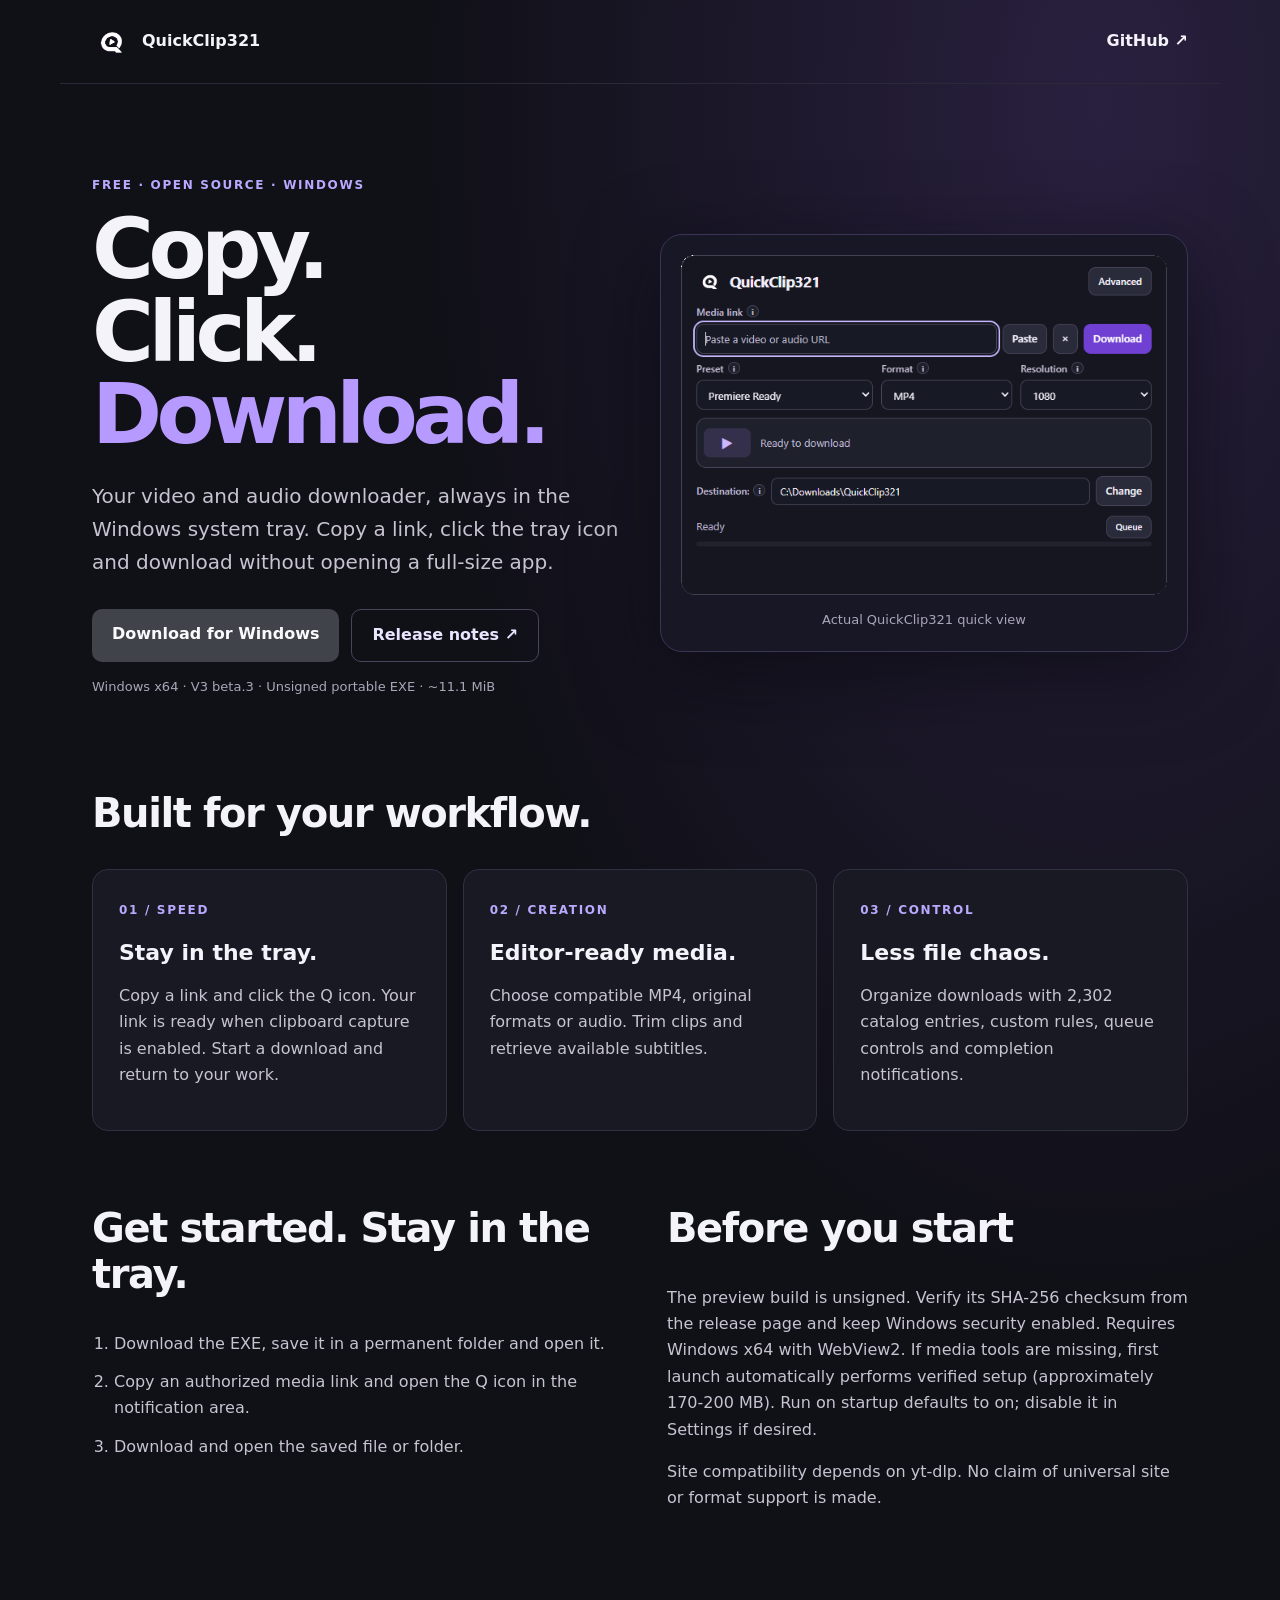
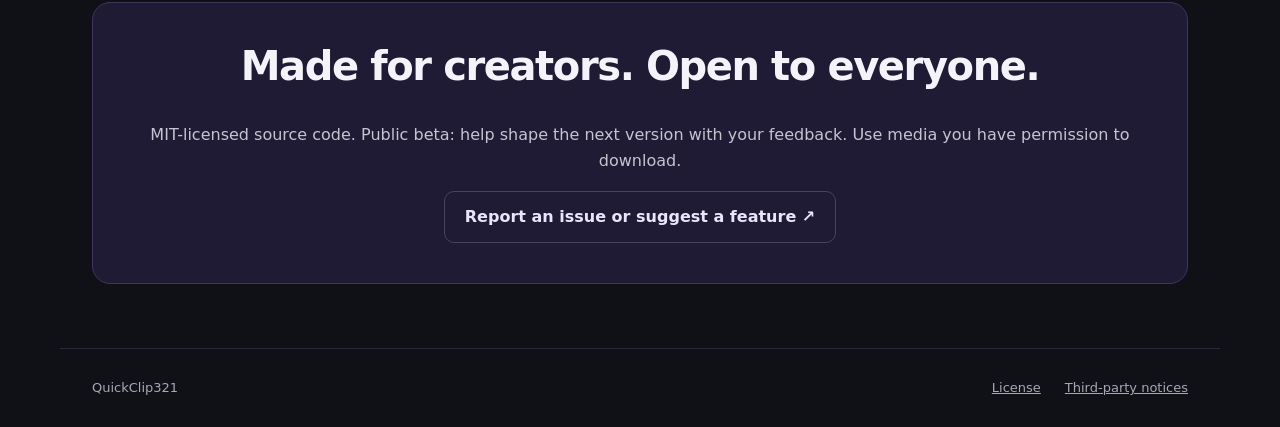
==== docs/index.html @ db43801b "Point public download links to verified Beta 3" ====
<!doctype html>
<html lang="en">
<head>
<meta charset="utf-8">
<meta name="viewport" content="width=device-width,initial-scale=1">
<meta name="description" content="QuickClip321 is a free, open-source Windows tray app for downloading and organizing authorized video and audio, with editor-ready MP4 and batch downloads.">
<meta name="theme-color" content="#111118">
<title>QuickClip321 — Copy. Click. Download.</title>
<link rel="stylesheet" href="site.css">
</head>
<body>
<header class="nav wrap"><a class="brand" href="./"><img class="brand-logo" src="logo.png" width="38" height="38" alt=""> QuickClip321</a><a href="https://github.com/Tuna321/QuickClip321">GitHub ↗</a></header>
<main class="wrap">
<section class="hero">
<div>
<p class="eyebrow">FREE · OPEN SOURCE · WINDOWS</p>
<h1>Copy.<br>Click.<br><span class="accent">Download.</span></h1>
<p class="lead">Your video and audio downloader, always in the Windows system tray. Copy a link, click the tray icon and download without opening a full-size app.</p>
<div class="actions"><a class="primary" href="https://github.com/Tuna321/QuickClip321/releases/download/v3.0.0-beta.3/QuickClip321-3.0.0-beta.3-win-x64.exe">Download for Windows</a><a class="secondary" href="https://github.com/Tuna321/QuickClip321/releases/tag/v3.0.0-beta.3">Release notes ↗</a></div>
<p class="fine">Windows x64 · V3 beta.3 · Unsigned portable EXE · ~11.1 MiB</p>
</div>
<figure><img src="quick-view.png" alt="QuickClip321 tray popup with media link, presets, destination and download controls" width="600" loading="eager"><figcaption>Actual QuickClip321 quick view</figcaption></figure>
</section>
<section aria-labelledby="features">
<h2 id="features">Built for your workflow.</h2>
<div class="grid">
<article><span class="num">01 / SPEED</span><h3>Stay in the tray.</h3><p>Copy a link and click the Q icon. Your link is ready when clipboard capture is enabled. Start a download and return to your work.</p></article>
<article><span class="num">02 / CREATION</span><h3>Editor-ready media.</h3><p>Choose compatible MP4, original formats or audio. Trim clips and retrieve available subtitles.</p></article>
<article><span class="num">03 / CONTROL</span><h3>Less file chaos.</h3><p>Organize downloads with 2,302 catalog entries, custom rules, queue controls and completion notifications.</p></article>
</div>
</section>
<section class="details">
<div><h2>Get started. Stay in the tray.</h2><ol><li>Download the EXE, save it in a permanent folder and open it.</li><li>Copy an authorized media link and open the Q icon in the notification area.</li><li>Download and open the saved file or folder.</li></ol></div>
<div><h2>Before you start</h2><p>The preview build is unsigned. Verify its SHA-256 checksum from the release page and keep Windows security enabled. Requires Windows x64 with WebView2. If media tools are missing, first launch automatically performs verified setup (approximately 170-200 MB). Run on startup defaults to on; disable it in Settings if desired.</p><p>Site compatibility depends on yt-dlp. No claim of universal site or format support is made.</p></div>
</section>
<section class="bottom"><h2>Made for creators. Open to everyone.</h2><p>MIT-licensed source code. Public beta: help shape the next version with your feedback. Use media you have permission to download.</p><a class="secondary" href="https://github.com/Tuna321/QuickClip321/issues/new">Report an issue or suggest a feature ↗</a></section>
</main>
<footer class="wrap"><span>QuickClip321</span><a href="https://github.com/Tuna321/QuickClip321/blob/main/LICENSE">License</a><a href="https://github.com/Tuna321/QuickClip321/blob/main/docs/V3-THIRD-PARTY.md">Third-party notices</a></footer>
</body>
</html>
---- docs/site.css ----
*{box-sizing:border-box}html{color-scheme:dark;scroll-behavior:smooth}body{margin:0;background:#101017;color:#f5f3fa;font:16px/1.65 system-ui,-apple-system,"Segoe UI",sans-serif}a{color:inherit}a:focus-visible{outline:3px solid #c4b5fd;outline-offset:5px}.wrap{max-width:1160px;margin:auto;padding-inline:32px}.nav{height:84px;display:flex;align-items:center;justify-content:space-between;border-bottom:1px solid #292938}.nav a{text-decoration:none;font-weight:650}.brand{display:flex;align-items:center;gap:12px}.mark{display:grid;place-items:center;background:#7652de;color:#fff;width:38px;height:38px;border-radius:11px;font-size:25px}.hero{display:grid;grid-template-columns:1fr 1fr;align-items:center;gap:40px;padding:92px 0 80px}.eyebrow,.num{letter-spacing:.14em;font-size:12px;font-weight:700;color:#baa9ff}h1,h2,h3,p{margin-top:0}h1{font-size:clamp(56px,7.2vw,102px);line-height:.98;letter-spacing:-.065em;margin-bottom:24px}h2{font-size:clamp(28px,4vw,40px);line-height:1.15;letter-spacing:-.035em}h3{font-size:22px;margin:12px 0}.lead{font-size:20px;color:#c7c3d1;max-width:540px}.actions{display:flex;flex-wrap:wrap;gap:12px;margin-top:30px}.primary,.secondary{display:inline-block;padding:12px 20px;border-radius:10px;font-weight:700;text-decoration:none}.primary{background:#a78bfa;color:#151022}.primary:hover{background:#c4b5fd}.secondary{border:1px solid #49445b;color:#e9e4ff}.secondary:hover{background:#242136}.fine,figcaption,footer{color:#aaa6b8;font-size:13px}.fine{margin-top:14px}figure{margin:0;padding:20px;background:#181725;border:1px solid #3a3455;border-radius:22px;box-shadow:0 20px 80px #07070b88}figure img{width:100%;height:auto;display:block;border-radius:10px}figcaption{text-align:center;margin-top:14px}.grid{display:grid;grid-template-columns:repeat(3,1fr);gap:16px}.grid article{padding:26px;background:#191924;border:1px solid #303043;border-radius:16px}.grid p,.details p,.bottom p,li{color:#c7c3d1}.details{display:grid;grid-template-columns:1fr 1fr;gap:54px;padding:74px 0}.details ol{padding-left:22px}.details li{margin-bottom:12px}.bottom{padding:40px 32px;border-radius:18px;background:#201b34;text-align:center;border:1px solid #40345e;margin-bottom:64px}footer{display:flex;flex-wrap:wrap;gap:24px;padding-block:28px;border-top:1px solid #292938}footer span{margin-right:auto}@media(max-width:800px){.wrap{padding-inline:22px}.hero,.details{grid-template-columns:1fr;gap:28px;padding-block:48px}.grid{grid-template-columns:1fr}.nav{height:68px}.hero h1{font-size:clamp(54px,13vw,80px)}.bottom{padding:30px 20px}}@media(prefers-reduced-motion:reduce){html{scroll-behavior:auto}}

.accent{color:#b79aff}.brand-logo{object-fit:contain;border-radius:9px}.hero h1{font-size:clamp(52px,6.6vw,90px)}body{background:radial-gradient(ellipse at 86% 5%,#29203f 0%,#101017 44%)}@media(max-width:400px){.wrap{padding-inline:16px}.hero h1{font-size:clamp(44px,13vw,60px)}.actions a{width:100%;text-align:center}}

.primary{background:#41434b;color:#f9fafb}.primary:hover{background:#52545d}
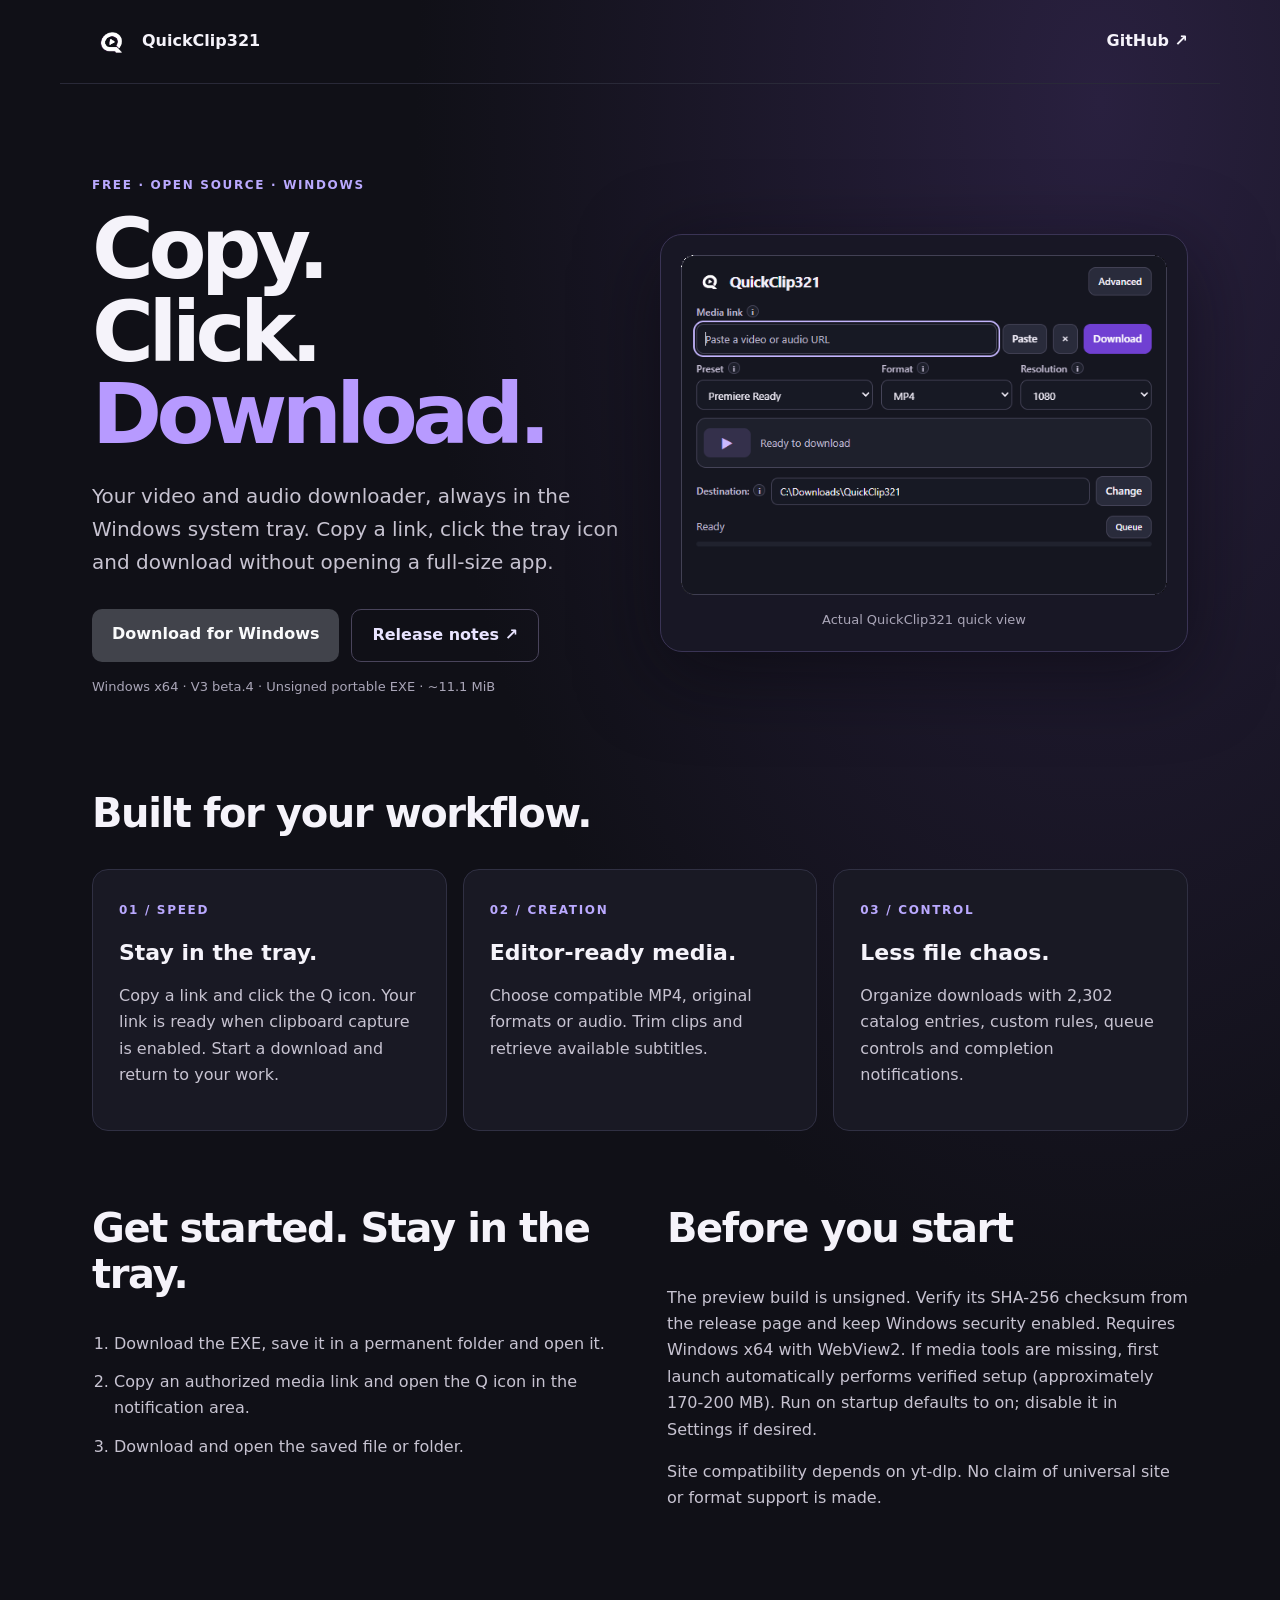
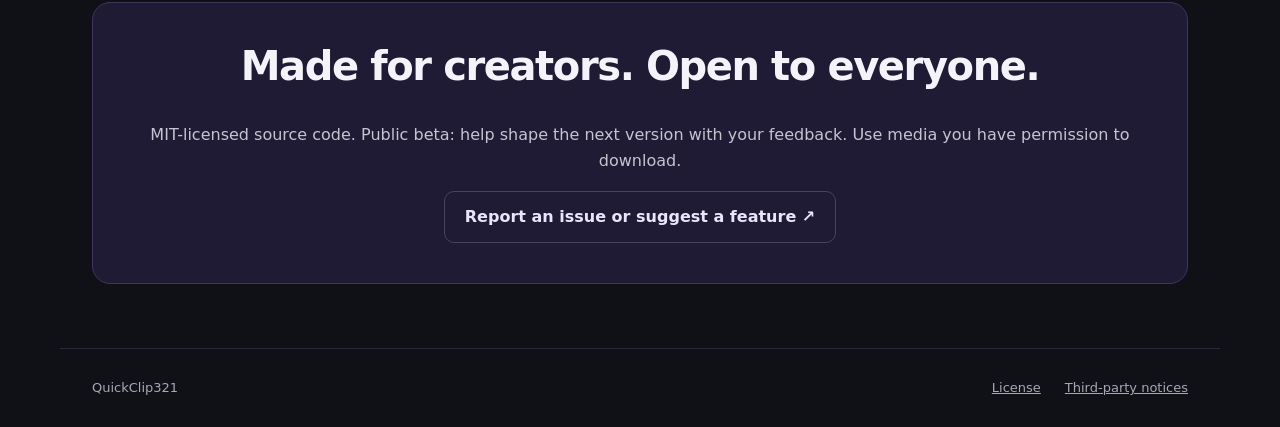
==== commit ea801141: "Point public downloads to Beta 4" ====
--- a/docs/index.html
+++ b/docs/index.html
@@ -16,8 +16,8 @@
 <p class="eyebrow">FREE · OPEN SOURCE · WINDOWS</p>
 <h1>Copy.<br>Click.<br><span class="accent">Download.</span></h1>
 <p class="lead">Your video and audio downloader, always in the Windows system tray. Copy a link, click the tray icon and download without opening a full-size app.</p>
-<div class="actions"><a class="primary" href="https://github.com/Tuna321/QuickClip321/releases/download/v3.0.0-beta.3/QuickClip321-3.0.0-beta.3-win-x64.exe">Download for Windows</a><a class="secondary" href="https://github.com/Tuna321/QuickClip321/releases/tag/v3.0.0-beta.3">Release notes ↗</a></div>
-<p class="fine">Windows x64 · V3 beta.3 · Unsigned portable EXE · ~11.1 MiB</p>
+<div class="actions"><a class="primary" href="https://github.com/Tuna321/QuickClip321/releases/download/v3.0.0-beta.4/QuickClip321-3.0.0-beta.4-win-x64.exe">Download for Windows</a><a class="secondary" href="https://github.com/Tuna321/QuickClip321/releases/tag/v3.0.0-beta.4">Release notes ↗</a></div>
+<p class="fine">Windows x64 · V3 beta.4 · Unsigned portable EXE · ~11.1 MiB</p>
 </div>
 <figure><img src="quick-view.png" alt="QuickClip321 tray popup with media link, presets, destination and download controls" width="600" loading="eager"><figcaption>Actual QuickClip321 quick view</figcaption></figure>
 </section>
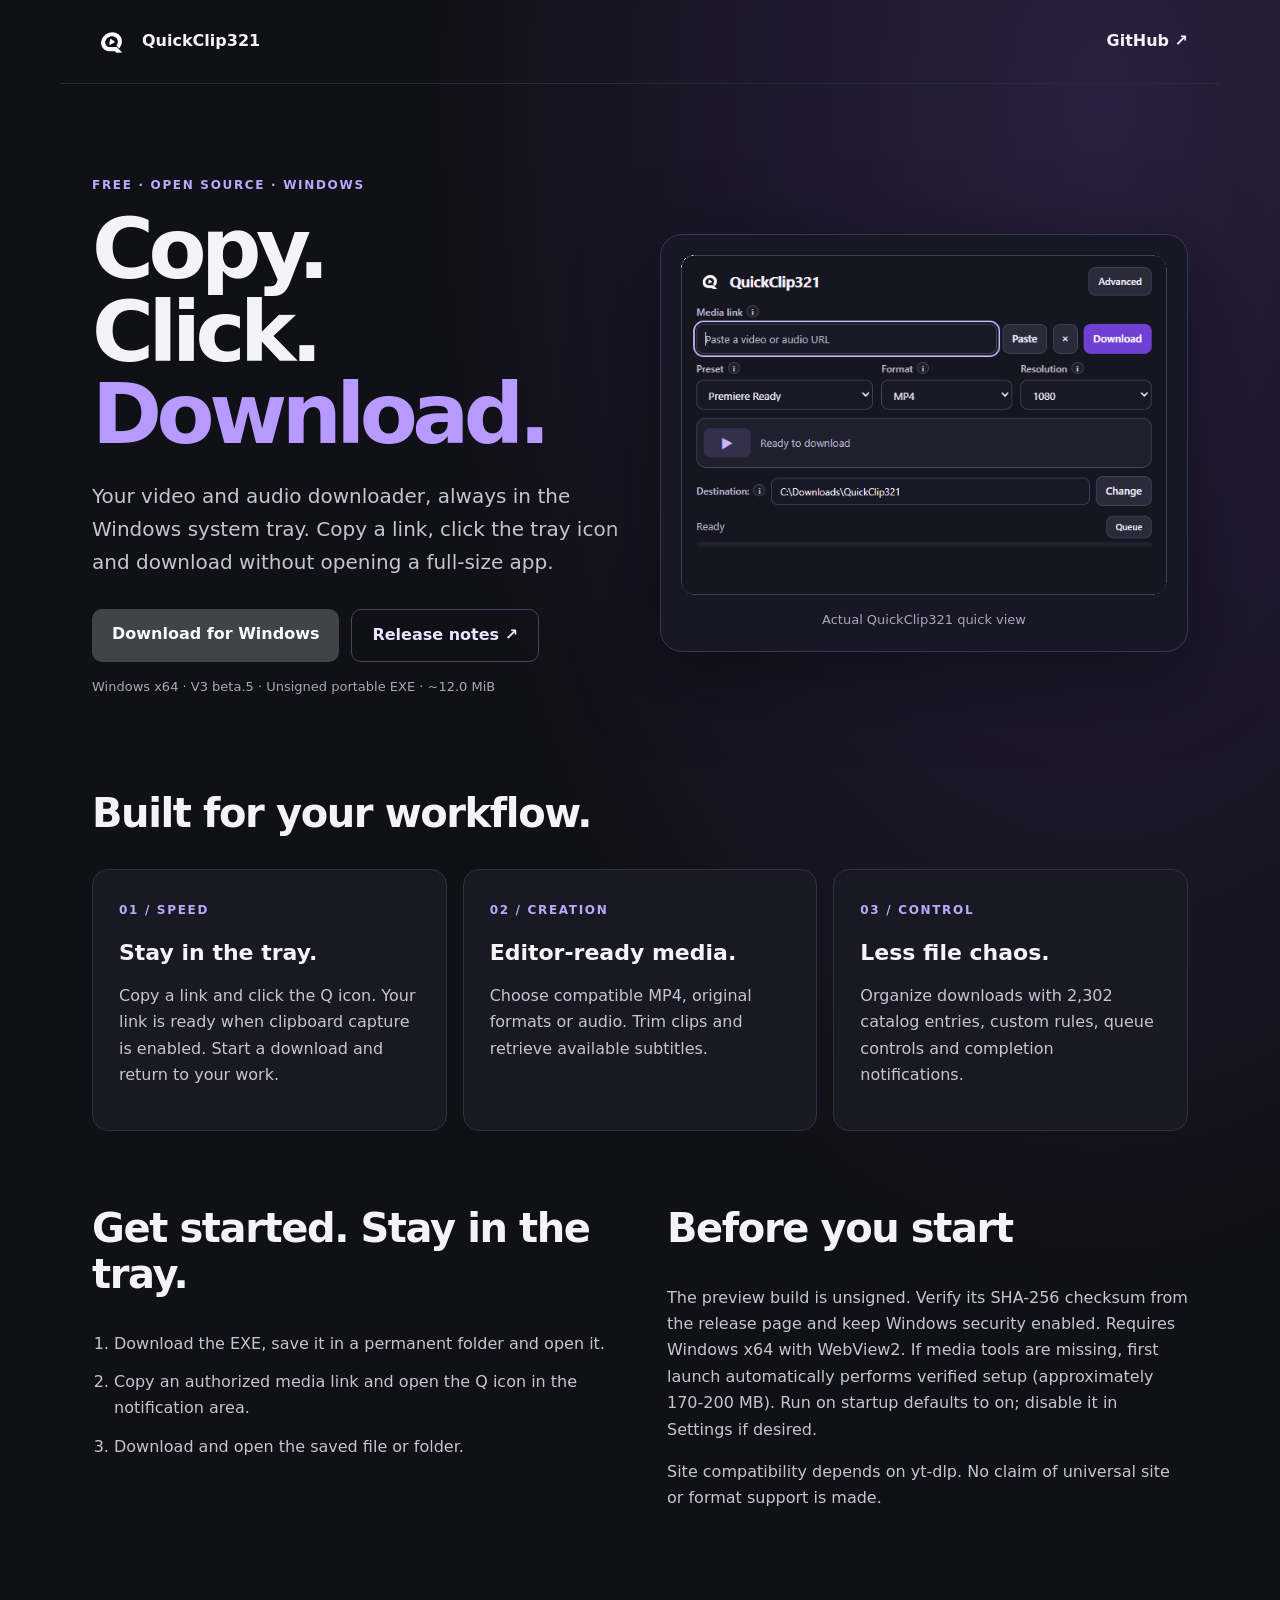
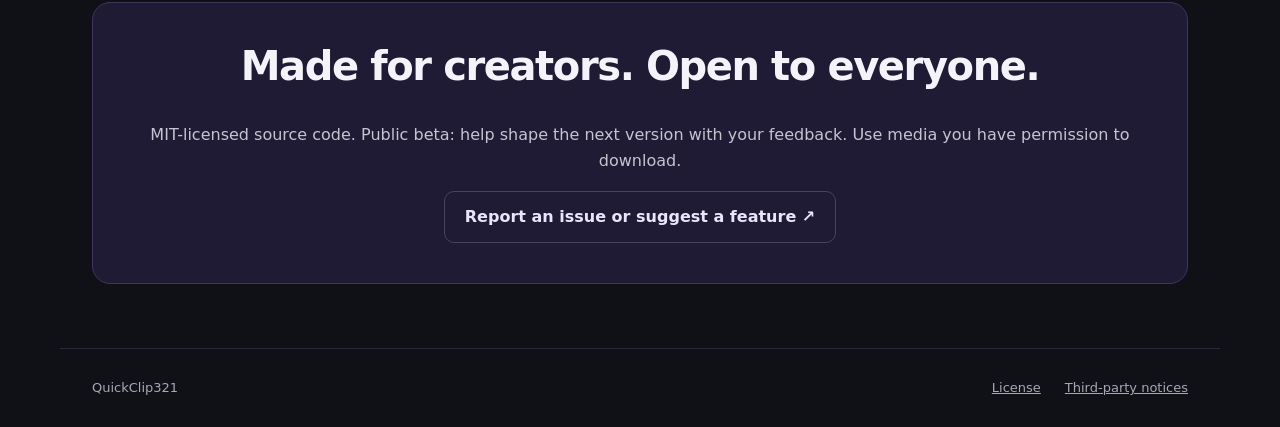
==== commit 1c1a9856: "Point public download to Beta 5 and showcase keyboard workflow" ====
--- a/docs/index.html
+++ b/docs/index.html
@@ -16,8 +16,8 @@
 <p class="eyebrow">FREE · OPEN SOURCE · WINDOWS</p>
 <h1>Copy.<br>Click.<br><span class="accent">Download.</span></h1>
 <p class="lead">Your video and audio downloader, always in the Windows system tray. Copy a link, click the tray icon and download without opening a full-size app.</p>
-<div class="actions"><a class="primary" href="https://github.com/Tuna321/QuickClip321/releases/download/v3.0.0-beta.4/QuickClip321-3.0.0-beta.4-win-x64.exe">Download for Windows</a><a class="secondary" href="https://github.com/Tuna321/QuickClip321/releases/tag/v3.0.0-beta.4">Release notes ↗</a></div>
-<p class="fine">Windows x64 · V3 beta.4 · Unsigned portable EXE · ~11.1 MiB</p>
+<div class="actions"><a class="primary" href="https://github.com/Tuna321/QuickClip321/releases/download/v3.0.0-beta.5/QuickClip321-3.0.0-beta.5-win-x64.exe">Download for Windows</a><a class="secondary" href="https://github.com/Tuna321/QuickClip321/releases/tag/v3.0.0-beta.5">Release notes ↗</a></div>
+<p class="fine">Windows x64 · V3 beta.5 · Unsigned portable EXE · ~12.0 MiB</p>
 </div>
 <figure><img src="quick-view.png" alt="QuickClip321 tray popup with media link, presets, destination and download controls" width="600" loading="eager"><figcaption>Actual QuickClip321 quick view</figcaption></figure>
 </section>
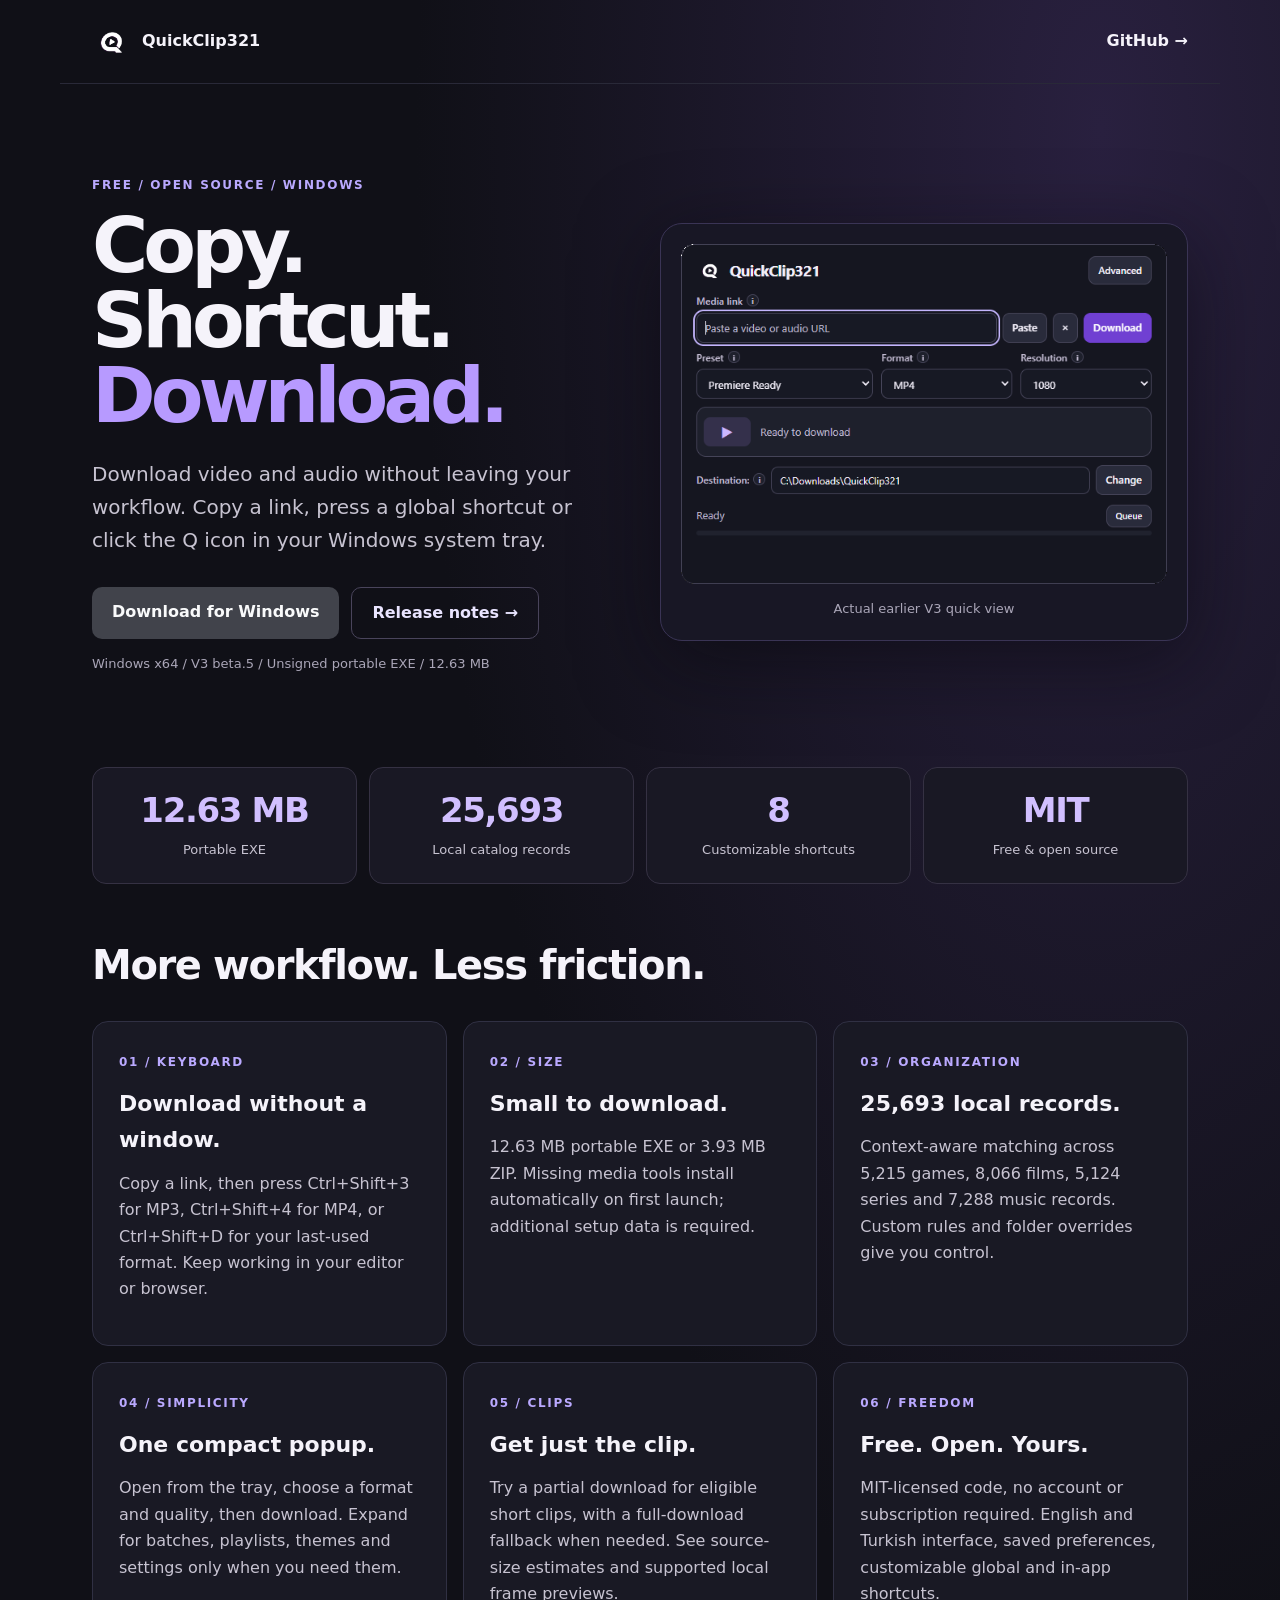
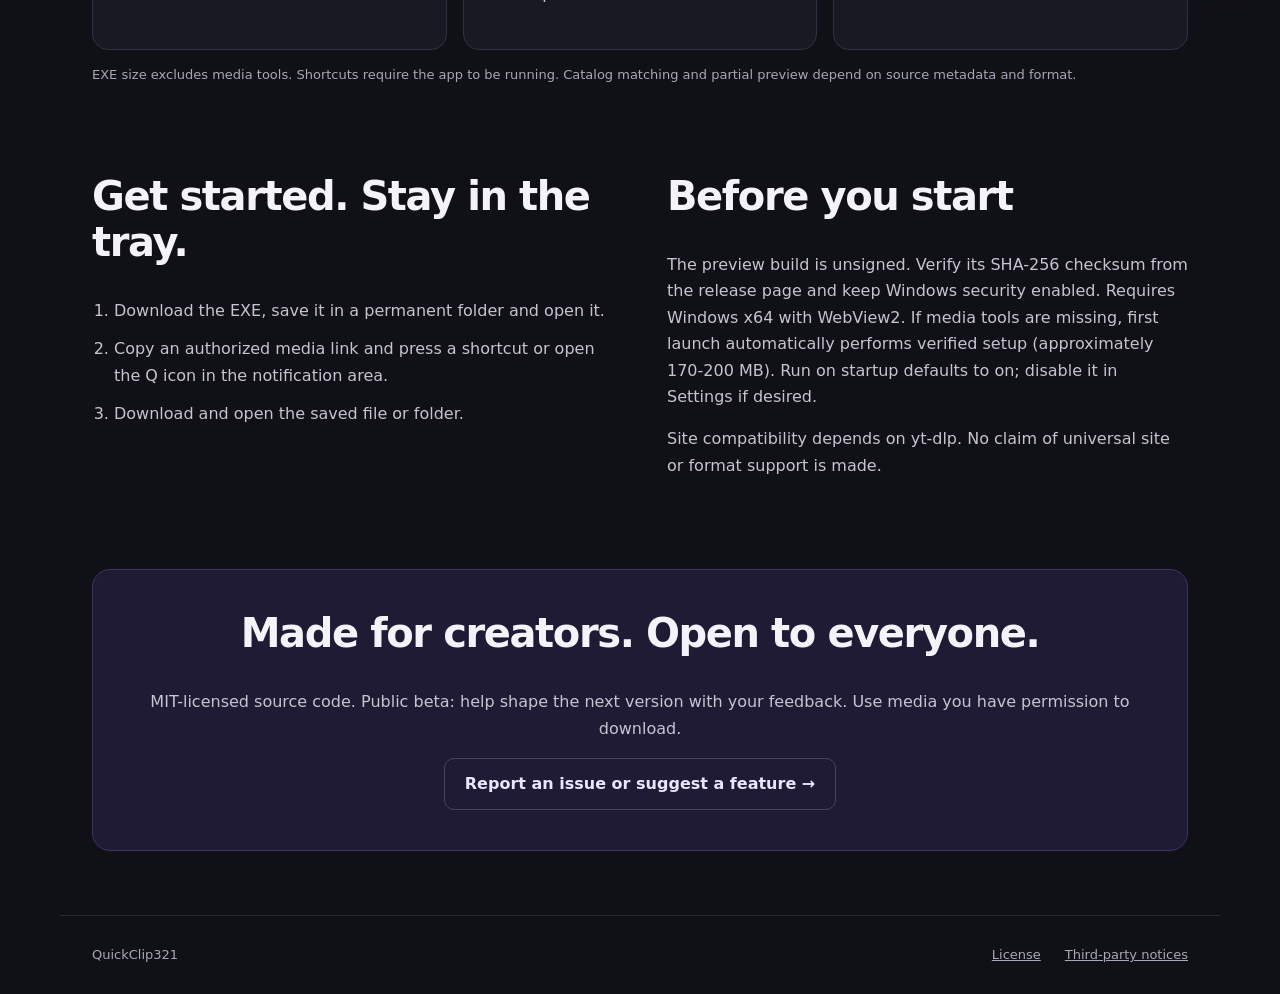
==== commit a1dbf159: "Showcase small footprint, global shortcuts and local catalog" ====
--- a/docs/index.html
+++ b/docs/index.html
@@ -3,37 +3,44 @@
 <head>
 <meta charset="utf-8">
 <meta name="viewport" content="width=device-width,initial-scale=1">
-<meta name="description" content="QuickClip321 is a free, open-source Windows tray app for downloading and organizing authorized video and audio, with editor-ready MP4 and batch downloads.">
+<meta name="description" content="QuickClip321: a 12.63 MB open-source Windows tray downloader with global shortcuts and 25,693 local organizer records.">
 <meta name="theme-color" content="#111118">
-<title>QuickClip321 — Copy. Click. Download.</title>
+<title>QuickClip321 | Copy. Shortcut. Download.</title>
 <link rel="stylesheet" href="site.css">
 </head>
 <body>
-<header class="nav wrap"><a class="brand" href="./"><img class="brand-logo" src="logo.png" width="38" height="38" alt=""> QuickClip321</a><a href="https://github.com/Tuna321/QuickClip321">GitHub ↗</a></header>
+<header class="nav wrap"><a class="brand" href="./"><img class="brand-logo" src="logo.png" width="38" height="38" alt=""> QuickClip321</a><a href="https://github.com/Tuna321/QuickClip321">GitHub &rarr;</a></header>
 <main class="wrap">
 <section class="hero">
 <div>
-<p class="eyebrow">FREE · OPEN SOURCE · WINDOWS</p>
-<h1>Copy.<br>Click.<br><span class="accent">Download.</span></h1>
-<p class="lead">Your video and audio downloader, always in the Windows system tray. Copy a link, click the tray icon and download without opening a full-size app.</p>
-<div class="actions"><a class="primary" href="https://github.com/Tuna321/QuickClip321/releases/download/v3.0.0-beta.5/QuickClip321-3.0.0-beta.5-win-x64.exe">Download for Windows</a><a class="secondary" href="https://github.com/Tuna321/QuickClip321/releases/tag/v3.0.0-beta.5">Release notes ↗</a></div>
-<p class="fine">Windows x64 · V3 beta.5 · Unsigned portable EXE · ~12.0 MiB</p>
+<p class="eyebrow">FREE / OPEN SOURCE / WINDOWS</p>
+<h1>Copy.<br>Shortcut.<br><span class="accent">Download.</span></h1>
+<p class="lead">Download video and audio without leaving your workflow. Copy a link, press a global shortcut or click the Q icon in your Windows system tray.</p>
+<div class="actions"><a class="primary" href="https://github.com/Tuna321/QuickClip321/releases/download/v3.0.0-beta.5/QuickClip321-3.0.0-beta.5-win-x64.exe">Download for Windows</a><a class="secondary" href="https://github.com/Tuna321/QuickClip321/releases/tag/v3.0.0-beta.5">Release notes &rarr;</a></div>
+<p class="fine">Windows x64 / V3 beta.5 / Unsigned portable EXE / 12.63 MB</p>
 </div>
-<figure><img src="quick-view.png" alt="QuickClip321 tray popup with media link, presets, destination and download controls" width="600" loading="eager"><figcaption>Actual QuickClip321 quick view</figcaption></figure>
+<figure><img src="quick-view.png" alt="QuickClip321 tray popup with media link, presets, destination and download controls" width="600" loading="eager"><figcaption>Actual earlier V3 quick view</figcaption></figure>
+</section>
+<section class="stats" aria-label="Product at a glance">
+<div><strong>12.63 MB</strong><span>Portable EXE</span></div><div><strong>25,693</strong><span>Local catalog records</span></div><div><strong>8</strong><span>Customizable shortcuts</span></div><div><strong>MIT</strong><span>Free &amp; open source</span></div>
 </section>
 <section aria-labelledby="features">
-<h2 id="features">Built for your workflow.</h2>
+<h2 id="features">More workflow. Less friction.</h2>
 <div class="grid">
-<article><span class="num">01 / SPEED</span><h3>Stay in the tray.</h3><p>Copy a link and click the Q icon. Your link is ready when clipboard capture is enabled. Start a download and return to your work.</p></article>
-<article><span class="num">02 / CREATION</span><h3>Editor-ready media.</h3><p>Choose compatible MP4, original formats or audio. Trim clips and retrieve available subtitles.</p></article>
-<article><span class="num">03 / CONTROL</span><h3>Less file chaos.</h3><p>Organize downloads with 2,302 catalog entries, custom rules, queue controls and completion notifications.</p></article>
+<article><span class="num">01 / KEYBOARD</span><h3>Download without a window.</h3><p>Copy a link, then press Ctrl+Shift+3 for MP3, Ctrl+Shift+4 for MP4, or Ctrl+Shift+D for your last-used format. Keep working in your editor or browser.</p></article>
+<article><span class="num">02 / SIZE</span><h3>Small to download.</h3><p>12.63 MB portable EXE or 3.93 MB ZIP. Missing media tools install automatically on first launch; additional setup data is required.</p></article>
+<article><span class="num">03 / ORGANIZATION</span><h3>25,693 local records.</h3><p>Context-aware matching across 5,215 games, 8,066 films, 5,124 series and 7,288 music records. Custom rules and folder overrides give you control.</p></article>
+<article><span class="num">04 / SIMPLICITY</span><h3>One compact popup.</h3><p>Open from the tray, choose a format and quality, then download. Expand for batches, playlists, themes and settings only when you need them.</p></article>
+<article><span class="num">05 / CLIPS</span><h3>Get just the clip.</h3><p>Try a partial download for eligible short clips, with a full-download fallback when needed. See source-size estimates and supported local frame previews.</p></article>
+<article><span class="num">06 / FREEDOM</span><h3>Free. Open. Yours.</h3><p>MIT-licensed code, no account or subscription required. English and Turkish interface, saved preferences, customizable global and in-app shortcuts.</p></article>
 </div>
+<p class="fine">EXE size excludes media tools. Shortcuts require the app to be running. Catalog matching and partial preview depend on source metadata and format.</p>
 </section>
 <section class="details">
-<div><h2>Get started. Stay in the tray.</h2><ol><li>Download the EXE, save it in a permanent folder and open it.</li><li>Copy an authorized media link and open the Q icon in the notification area.</li><li>Download and open the saved file or folder.</li></ol></div>
+<div><h2>Get started. Stay in the tray.</h2><ol><li>Download the EXE, save it in a permanent folder and open it.</li><li>Copy an authorized media link and press a shortcut or open the Q icon in the notification area.</li><li>Download and open the saved file or folder.</li></ol></div>
 <div><h2>Before you start</h2><p>The preview build is unsigned. Verify its SHA-256 checksum from the release page and keep Windows security enabled. Requires Windows x64 with WebView2. If media tools are missing, first launch automatically performs verified setup (approximately 170-200 MB). Run on startup defaults to on; disable it in Settings if desired.</p><p>Site compatibility depends on yt-dlp. No claim of universal site or format support is made.</p></div>
 </section>
-<section class="bottom"><h2>Made for creators. Open to everyone.</h2><p>MIT-licensed source code. Public beta: help shape the next version with your feedback. Use media you have permission to download.</p><a class="secondary" href="https://github.com/Tuna321/QuickClip321/issues/new">Report an issue or suggest a feature ↗</a></section>
+<section class="bottom"><h2>Made for creators. Open to everyone.</h2><p>MIT-licensed source code. Public beta: help shape the next version with your feedback. Use media you have permission to download.</p><a class="secondary" href="https://github.com/Tuna321/QuickClip321/issues/new">Report an issue or suggest a feature &rarr;</a></section>
 </main>
 <footer class="wrap"><span>QuickClip321</span><a href="https://github.com/Tuna321/QuickClip321/blob/main/LICENSE">License</a><a href="https://github.com/Tuna321/QuickClip321/blob/main/docs/V3-THIRD-PARTY.md">Third-party notices</a></footer>
 </body>
--- a/docs/site.css
+++ b/docs/site.css
@@ -3,3 +3,5 @@
 .accent{color:#b79aff}.brand-logo{object-fit:contain;border-radius:9px}.hero h1{font-size:clamp(52px,6.6vw,90px)}body{background:radial-gradient(ellipse at 86% 5%,#29203f 0%,#101017 44%)}@media(max-width:400px){.wrap{padding-inline:16px}.hero h1{font-size:clamp(44px,13vw,60px)}.actions a{width:100%;text-align:center}}
 
 .primary{background:#41434b;color:#f9fafb}.primary:hover{background:#52545d}
+
+.stats{display:grid;grid-template-columns:repeat(4,minmax(0,1fr));gap:12px;margin:0 0 58px}.stats div{padding:22px 14px;border:1px solid #353143;background:#191824;border-radius:14px;text-align:center}.stats strong{display:block;color:#d1bfff;font-size:clamp(22px,3vw,34px);line-height:1.2;letter-spacing:-.04em}.stats span{display:block;margin-top:8px;color:#c7c3d1;font-size:13px}.grid article{min-width:0}.hero h1{font-size:clamp(48px,6vw,83px)}@media(max-width:800px){.stats{grid-template-columns:repeat(2,minmax(0,1fr));margin-bottom:36px}.hero h1{font-size:clamp(44px,12vw,74px)}}
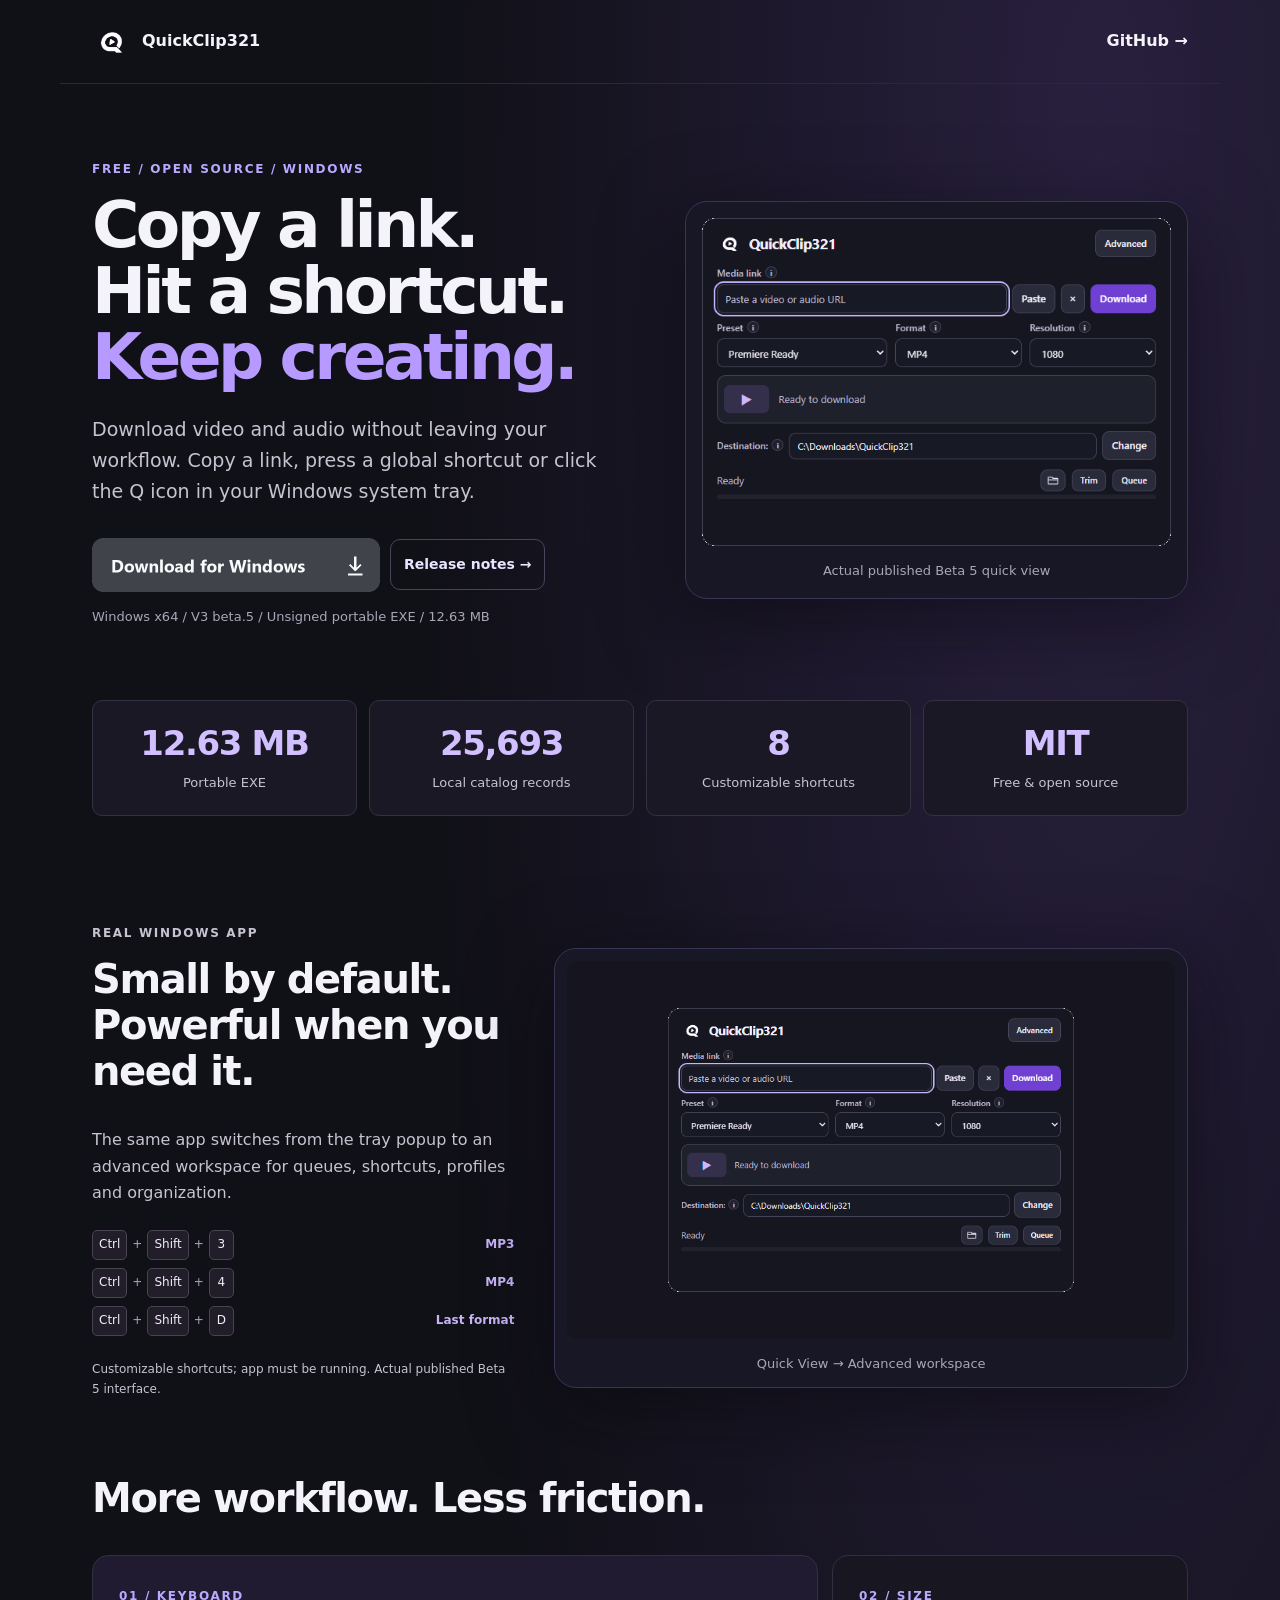
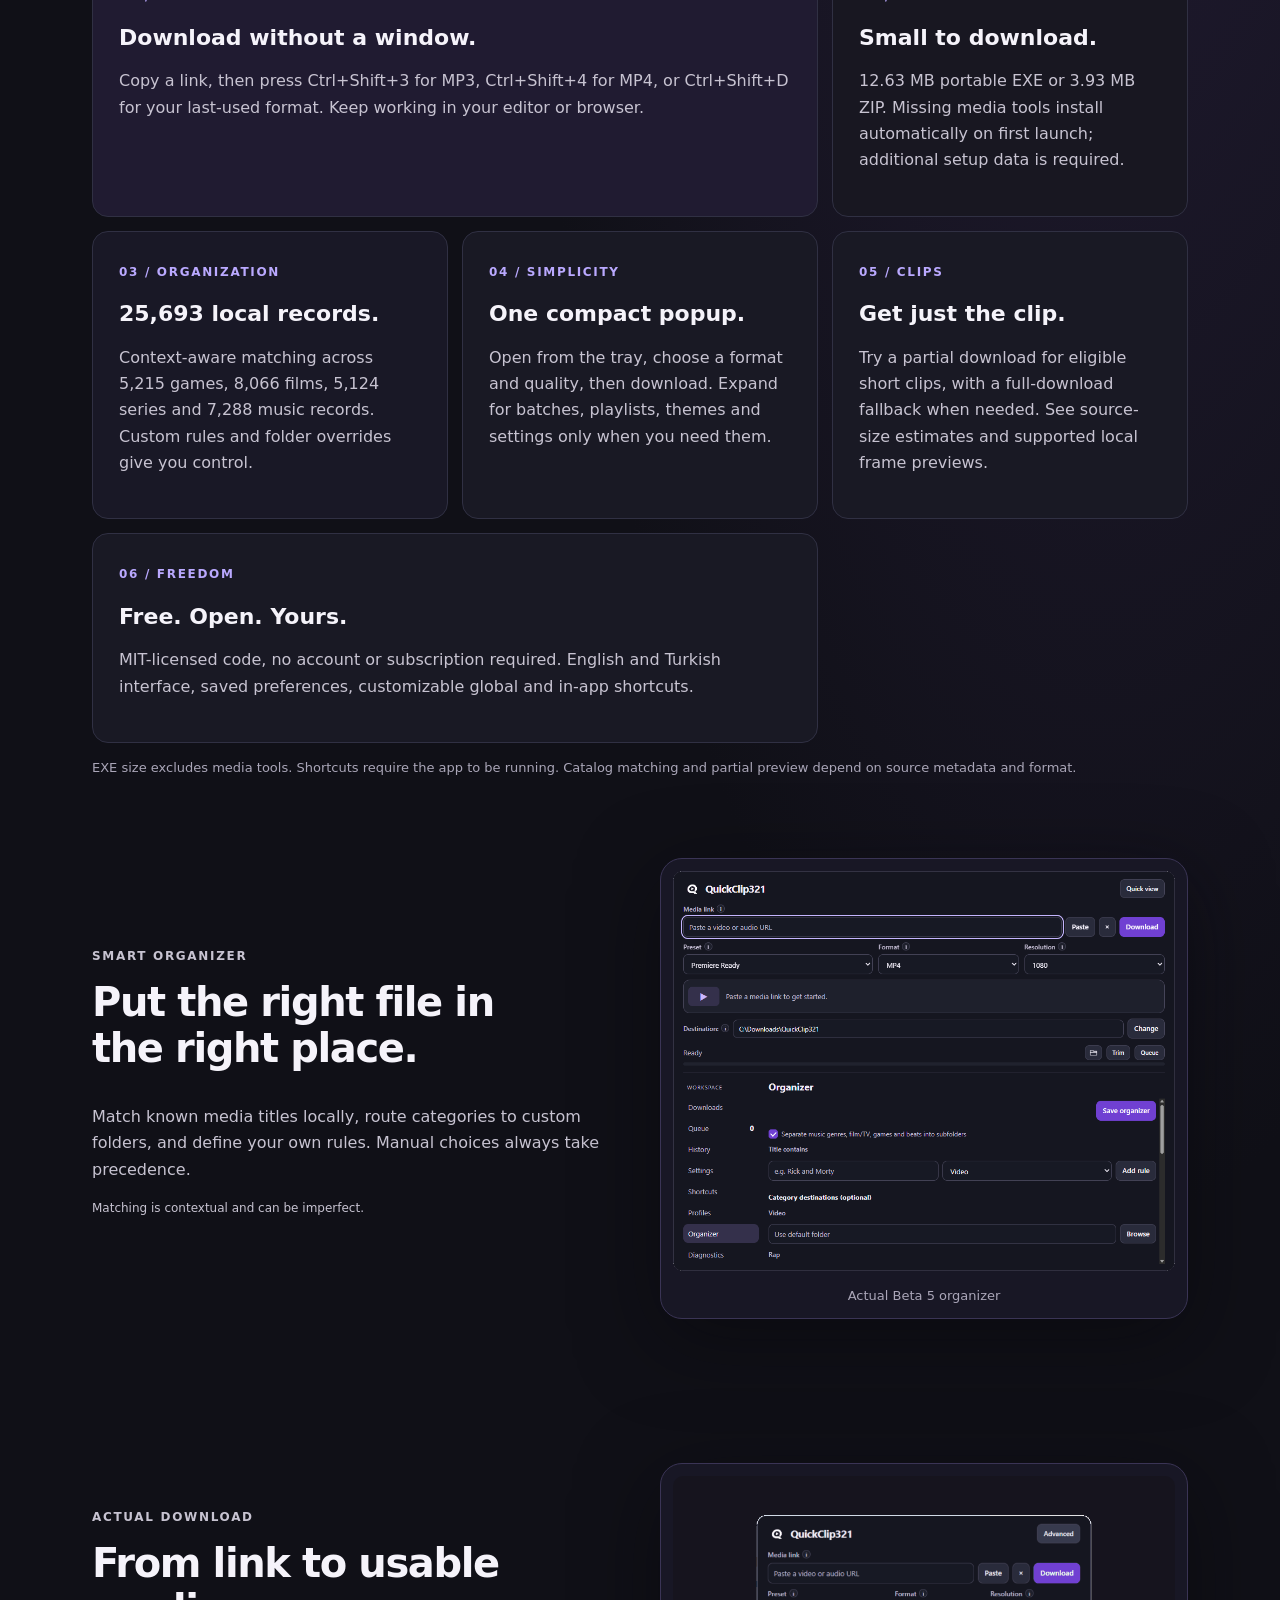
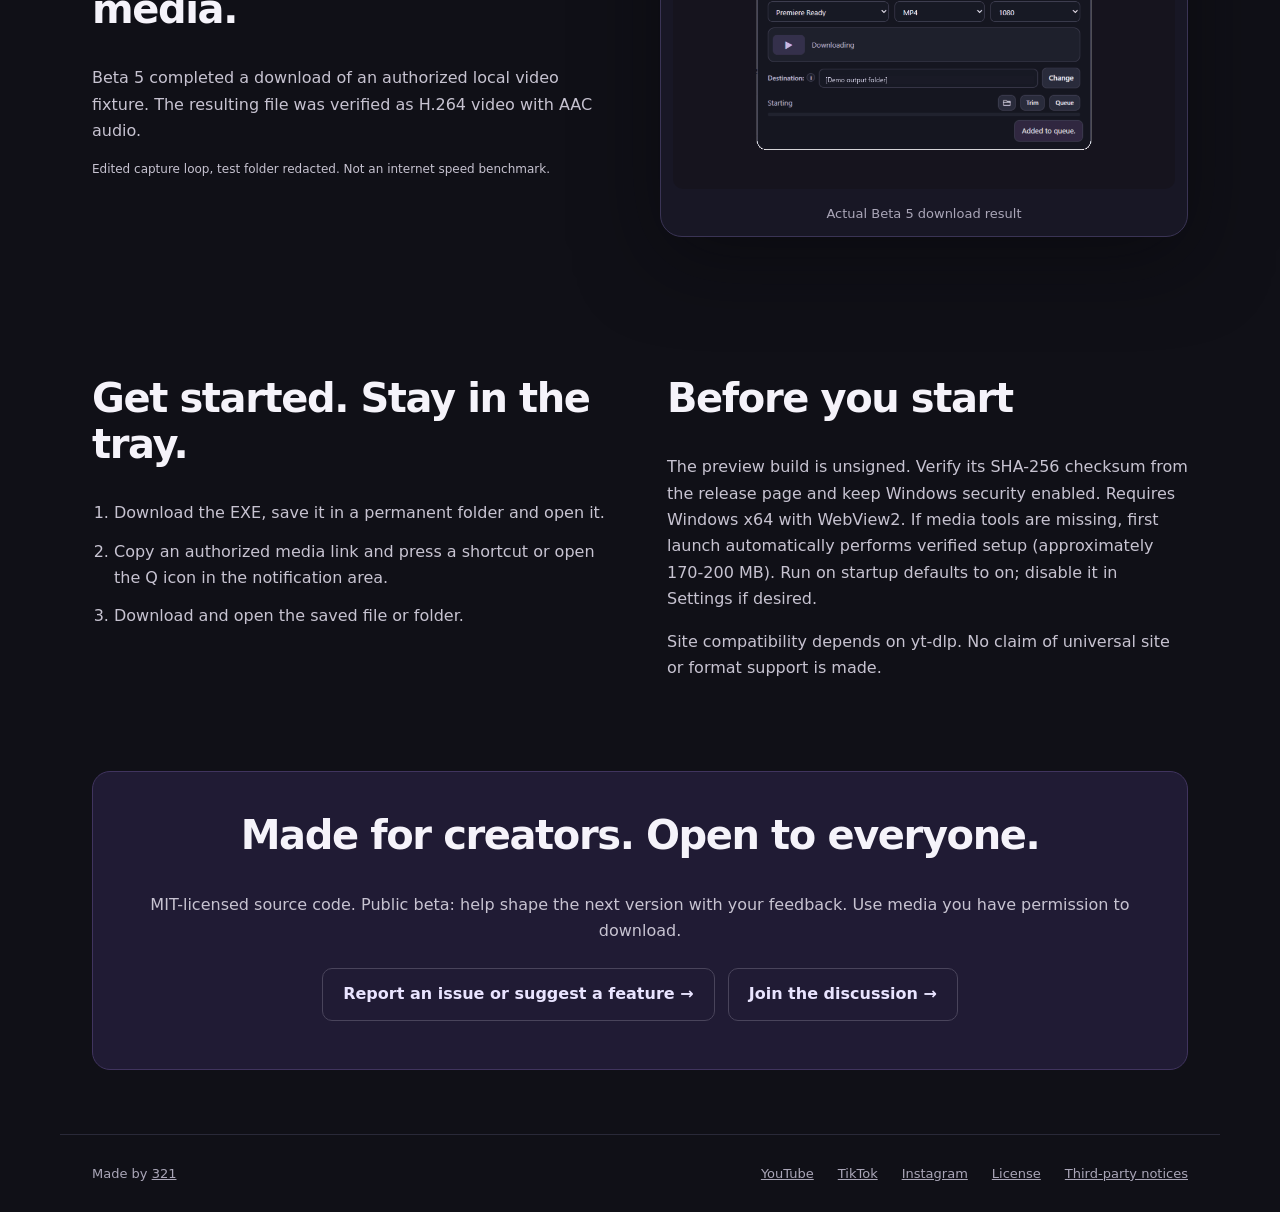
==== commit e1f31c6a: "Show real Beta 5 workflows and refine project website" ====
--- a/docs/index.html
+++ b/docs/index.html
@@ -5,7 +5,15 @@
 <meta name="viewport" content="width=device-width,initial-scale=1">
 <meta name="description" content="QuickClip321: a 12.63 MB open-source Windows tray downloader with global shortcuts and 25,693 local organizer records.">
 <meta name="theme-color" content="#111118">
-<title>QuickClip321 | Copy. Shortcut. Download.</title>
+<title>QuickClip321 — Free Windows Video &amp; Audio Downloader</title>
+<link rel="canonical" href="https://tuna321.github.io/QuickClip321/">
+<meta property="og:type" content="website">
+<meta property="og:title" content="QuickClip321 — Copy a link. Hit a shortcut. Keep creating.">
+<meta property="og:description" content="Free open-source Windows tray downloader. Global hotkeys, editing-ready MP4, smart organization.">
+<meta property="og:url" content="https://tuna321.github.io/QuickClip321/">
+<meta property="og:image" content="https://tuna321.github.io/QuickClip321/social-preview.png">
+<meta name="twitter:card" content="summary_large_image">
+<link rel="icon" type="image/png" href="logo.png">
 <link rel="stylesheet" href="site.css">
 </head>
 <body>
@@ -14,15 +22,19 @@
 <section class="hero">
 <div>
 <p class="eyebrow">FREE / OPEN SOURCE / WINDOWS</p>
-<h1>Copy.<br>Shortcut.<br><span class="accent">Download.</span></h1>
+<h1>Copy a link.<br>Hit a shortcut.<br><span class="accent">Keep creating.</span></h1>
 <p class="lead">Download video and audio without leaving your workflow. Copy a link, press a global shortcut or click the Q icon in your Windows system tray.</p>
-<div class="actions"><a class="primary" href="https://github.com/Tuna321/QuickClip321/releases/download/v3.0.0-beta.5/QuickClip321-3.0.0-beta.5-win-x64.exe">Download for Windows</a><a class="secondary" href="https://github.com/Tuna321/QuickClip321/releases/tag/v3.0.0-beta.5">Release notes &rarr;</a></div>
+<div class="actions"><a class="primary download" href="https://github.com/Tuna321/QuickClip321/releases/download/v3.0.0-beta.5/QuickClip321-3.0.0-beta.5-win-x64.exe"><img src="download-button.png" alt="Download for Windows x64" width="288" height="54"></a><a class="secondary" href="https://github.com/Tuna321/QuickClip321/releases/tag/v3.0.0-beta.5">Release notes &rarr;</a></div>
 <p class="fine">Windows x64 / V3 beta.5 / Unsigned portable EXE / 12.63 MB</p>
 </div>
-<figure><img src="quick-view.png" alt="QuickClip321 tray popup with media link, presets, destination and download controls" width="600" loading="eager"><figcaption>Actual earlier V3 quick view</figcaption></figure>
+<figure><img src="quick-view.png" alt="QuickClip321 tray popup with media link, presets, destination and download controls" width="600" loading="eager"><figcaption>Actual published Beta 5 quick view</figcaption></figure>
 </section>
 <section class="stats" aria-label="Product at a glance">
 <div><strong>12.63 MB</strong><span>Portable EXE</span></div><div><strong>25,693</strong><span>Local catalog records</span></div><div><strong>8</strong><span>Customizable shortcuts</span></div><div><strong>MIT</strong><span>Free &amp; open source</span></div>
+</section>
+<section class="proof" aria-labelledby="demo">
+<div><p class="eyebrow">REAL WINDOWS APP</p><h2 id="demo">Small by default. Powerful when you need it.</h2><p>The same app switches from the tray popup to an advanced workspace for queues, shortcuts, profiles and organization.</p><div class="keylines" aria-label="Default global shortcuts"><div><kbd>Ctrl</kbd> + <kbd>Shift</kbd> + <kbd>3</kbd><strong>MP3</strong></div><div><kbd>Ctrl</kbd> + <kbd>Shift</kbd> + <kbd>4</kbd><strong>MP4</strong></div><div><kbd>Ctrl</kbd> + <kbd>Shift</kbd> + <kbd>D</kbd><strong>Last format</strong></div></div><p class="fine">Customizable shortcuts; app must be running. Actual published Beta 5 interface.</p></div>
+<figure><picture><source media="(prefers-reduced-motion: reduce)" srcset="advanced-still.png"><img src="advanced-demo.gif" alt="Actual Beta 5 Quick View switching into Advanced Queue" width="900" height="560" loading="lazy"></picture><figcaption>Quick View → Advanced workspace</figcaption></figure>
 </section>
 <section aria-labelledby="features">
 <h2 id="features">More workflow. Less friction.</h2>
@@ -36,12 +48,14 @@
 </div>
 <p class="fine">EXE size excludes media tools. Shortcuts require the app to be running. Catalog matching and partial preview depend on source metadata and format.</p>
 </section>
+<section class="proof proof-secondary"><div><p class="eyebrow">SMART ORGANIZER</p><h2>Put the right file in the right place.</h2><p>Match known media titles locally, route categories to custom folders, and define your own rules. Manual choices always take precedence.</p><p class="fine">Matching is contextual and can be imperfect.</p></div><figure><img src="organizer.png" alt="Actual Beta 5 organizer, showing custom title rules and destinations" width="930" height="740" loading="lazy"><figcaption>Actual Beta 5 organizer</figcaption></figure></section>
+<section class="proof proof-secondary"><div><p class="eyebrow">ACTUAL DOWNLOAD</p><h2>From link to usable media.</h2><p>Beta 5 completed a download of an authorized local video fixture. The resulting file was verified as H.264 video with AAC audio.</p><p class="fine">Edited capture loop, test folder redacted. Not an internet speed benchmark.</p></div><figure><picture><source media="(prefers-reduced-motion: reduce)" srcset="download-still.png"><img src="download-demo.gif" alt="Actual Beta 5 test download reaching completion" width="900" height="560" loading="lazy"></picture><figcaption>Actual Beta 5 download result</figcaption></figure></section>
 <section class="details">
 <div><h2>Get started. Stay in the tray.</h2><ol><li>Download the EXE, save it in a permanent folder and open it.</li><li>Copy an authorized media link and press a shortcut or open the Q icon in the notification area.</li><li>Download and open the saved file or folder.</li></ol></div>
 <div><h2>Before you start</h2><p>The preview build is unsigned. Verify its SHA-256 checksum from the release page and keep Windows security enabled. Requires Windows x64 with WebView2. If media tools are missing, first launch automatically performs verified setup (approximately 170-200 MB). Run on startup defaults to on; disable it in Settings if desired.</p><p>Site compatibility depends on yt-dlp. No claim of universal site or format support is made.</p></div>
 </section>
-<section class="bottom"><h2>Made for creators. Open to everyone.</h2><p>MIT-licensed source code. Public beta: help shape the next version with your feedback. Use media you have permission to download.</p><a class="secondary" href="https://github.com/Tuna321/QuickClip321/issues/new">Report an issue or suggest a feature &rarr;</a></section>
+<section class="bottom"><h2>Made for creators. Open to everyone.</h2><p>MIT-licensed source code. Public beta: help shape the next version with your feedback. Use media you have permission to download.</p><a class="secondary" href="https://github.com/Tuna321/QuickClip321/issues/new/choose">Report an issue or suggest a feature &rarr;</a> <a class="secondary" href="https://github.com/Tuna321/QuickClip321/discussions">Join the discussion &rarr;</a></section>
 </main>
-<footer class="wrap"><span>QuickClip321</span><a href="https://github.com/Tuna321/QuickClip321/blob/main/LICENSE">License</a><a href="https://github.com/Tuna321/QuickClip321/blob/main/docs/V3-THIRD-PARTY.md">Third-party notices</a></footer>
+<footer class="wrap"><span>Made by <a href="https://github.com/Tuna321">321</a></span><a href="https://www.youtube.com/channel/UCM_z8cYWo9CCQeNa3CmuE6w">YouTube</a><a href="https://www.tiktok.com/@quickclip321">TikTok</a><a href="https://www.instagram.com/quickclip321/">Instagram</a><a href="https://github.com/Tuna321/QuickClip321/blob/main/LICENSE">License</a><a href="https://github.com/Tuna321/QuickClip321/blob/main/docs/V3-THIRD-PARTY.md">Third-party notices</a></footer>
 </body>
 </html>
--- a/docs/site.css
+++ b/docs/site.css
@@ -5,3 +5,8 @@
 .primary{background:#41434b;color:#f9fafb}.primary:hover{background:#52545d}
 
 .stats{display:grid;grid-template-columns:repeat(4,minmax(0,1fr));gap:12px;margin:0 0 58px}.stats div{padding:22px 14px;border:1px solid #353143;background:#191824;border-radius:14px;text-align:center}.stats strong{display:block;color:#d1bfff;font-size:clamp(22px,3vw,34px);line-height:1.2;letter-spacing:-.04em}.stats span{display:block;margin-top:8px;color:#c7c3d1;font-size:13px}.grid article{min-width:0}.hero h1{font-size:clamp(48px,6vw,83px)}@media(max-width:800px){.stats{grid-template-columns:repeat(2,minmax(0,1fr));margin-bottom:36px}.hero h1{font-size:clamp(44px,12vw,74px)}}
+
+/* Product presentation: retain graphite/lavender identity and the original CTA. */
+.hero{grid-template-columns:1.05fr .95fr;gap:38px;padding:76px 0 60px}.hero h1{font-size:clamp(42px,5.05vw,70px);letter-spacing:-.055em;line-height:1.02}.hero .lead{font-size:19px}.download{padding:0;background:none!important;border-radius:13px;line-height:0;align-self:center;max-width:100%}.download img{display:block;max-width:100%;height:auto}.download:hover{filter:brightness(1.13)}.actions{align-items:center;gap:10px}.proof{display:grid;grid-template-columns:.8fr 1.2fr;gap:40px;align-items:center;padding:50px 0 64px}.proof p{color:#c7c3d1}.proof figure{padding:12px}.proof-secondary{margin-top:30px;grid-template-columns:1fr 1fr}.proof h2{max-width:440px}.grid{gap:14px}.grid article:first-child{grid-column:span 2;background:#201b31}.grid article:nth-child(2){background:#181721}.grid article:nth-child(3){background:#191826}.grid article:nth-child(6){grid-column:span 2}.stats div{border-radius:10px}.nav a:hover,footer a:hover{color:#d1bfff}.bottom .secondary{margin:8px 4px}.proof figure img{object-fit:contain}.actions a.secondary{font-size:14px;padding:13px}.hero figure{padding:16px} @media(max-width:800px){.hero,.proof,.proof-secondary{grid-template-columns:1fr;gap:24px;padding-block:36px}.hero h1{font-size:clamp(38px,9.7vw,65px)}.grid article:first-child,.grid article:nth-child(6){grid-column:auto}.hero .lead{font-size:18px}.stats{margin-bottom:18px}.proof figure{padding:8px}.proof-secondary{margin-top:0}.actions .download img{margin:auto}.actions a.secondary{text-align:center}.details{padding-block:40px}}@media(max-width:400px){.actions a{width:100%}.nav .brand{font-size:15px;gap:7px}.nav{font-size:14px}.hero h1{font-size:42px}}
+
+.keylines{display:grid;gap:8px;margin:24px 0}.keylines div{display:flex;gap:5px;align-items:center;flex-wrap:wrap;font-size:12px;color:#a9a4b8}.keylines kbd{font:inherit;color:#f2edf9;border:1px solid #494351;background:#211e2a;padding:4px 6px;border-radius:5px;min-width:25px;text-align:center}.keylines strong{margin-left:auto;color:#c8b5f8}.proof picture{display:block}.proof img{height:auto}.proof .fine{font-size:12px}
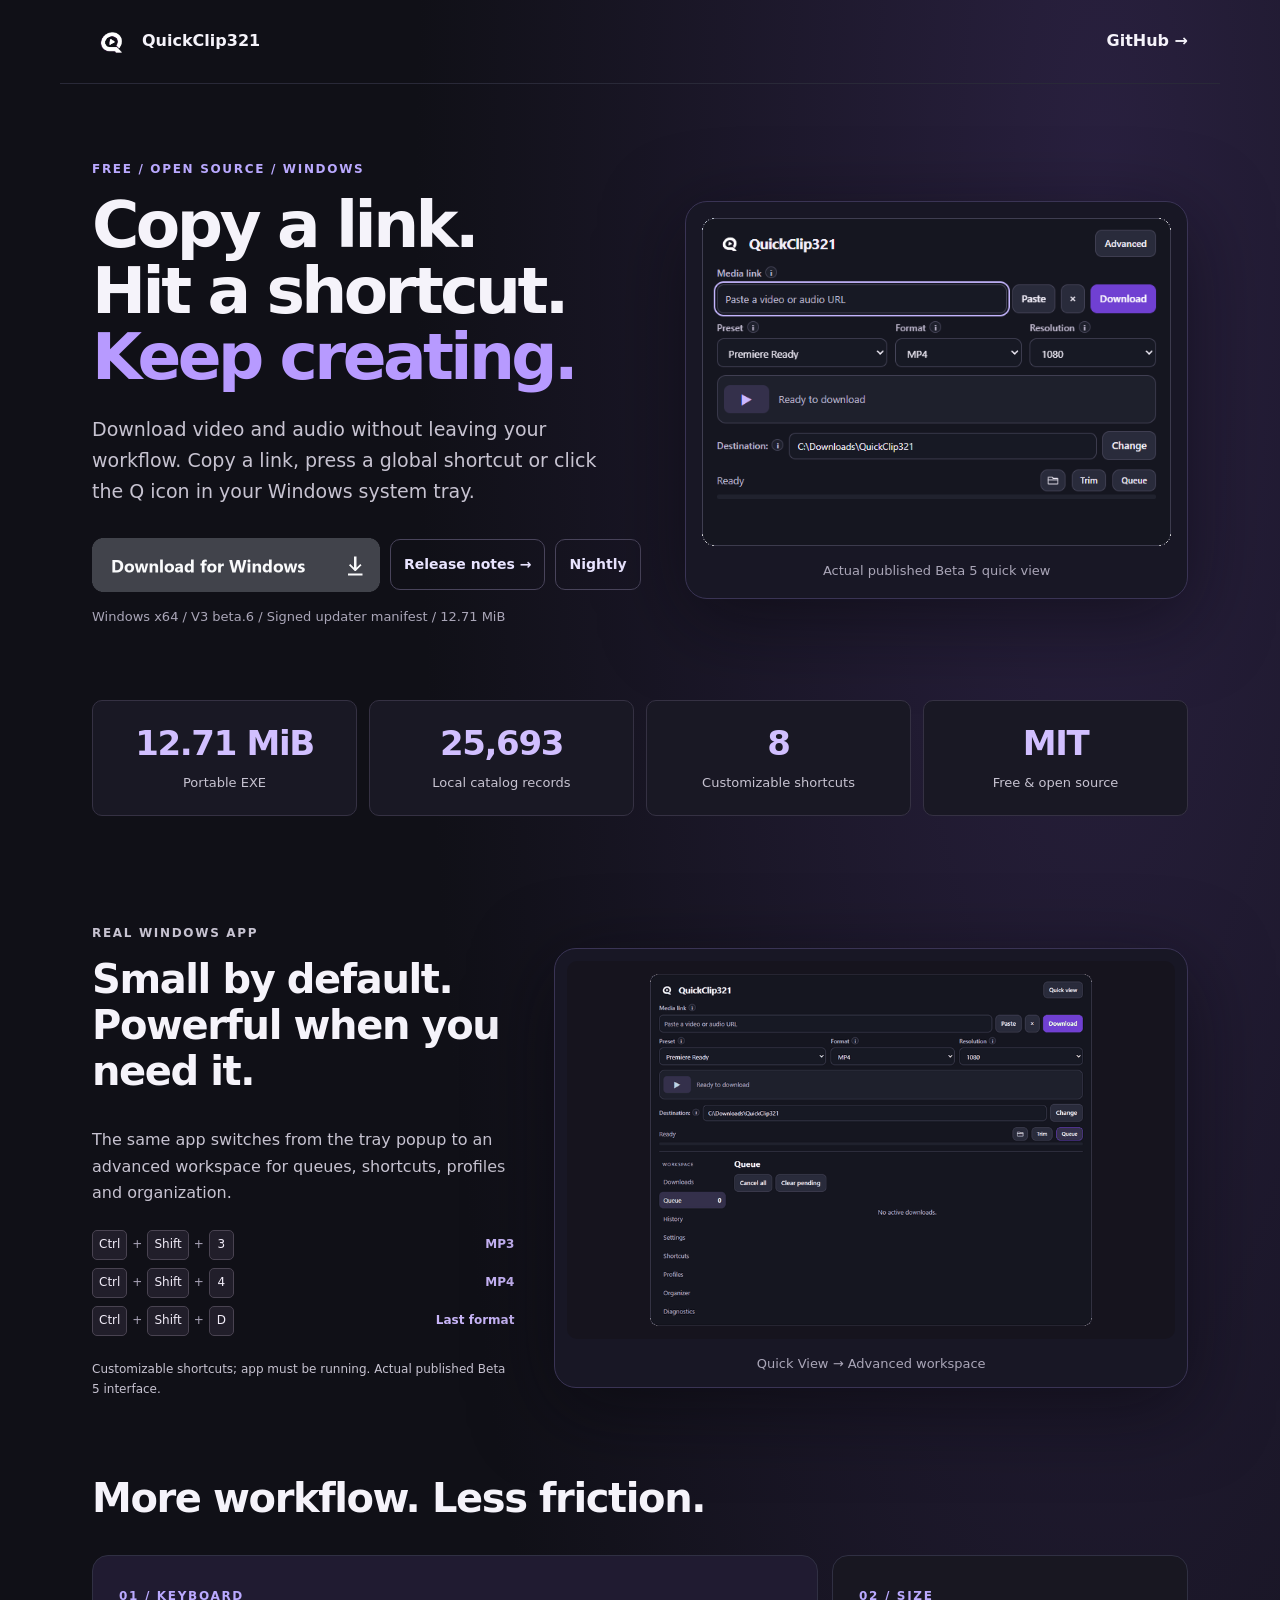
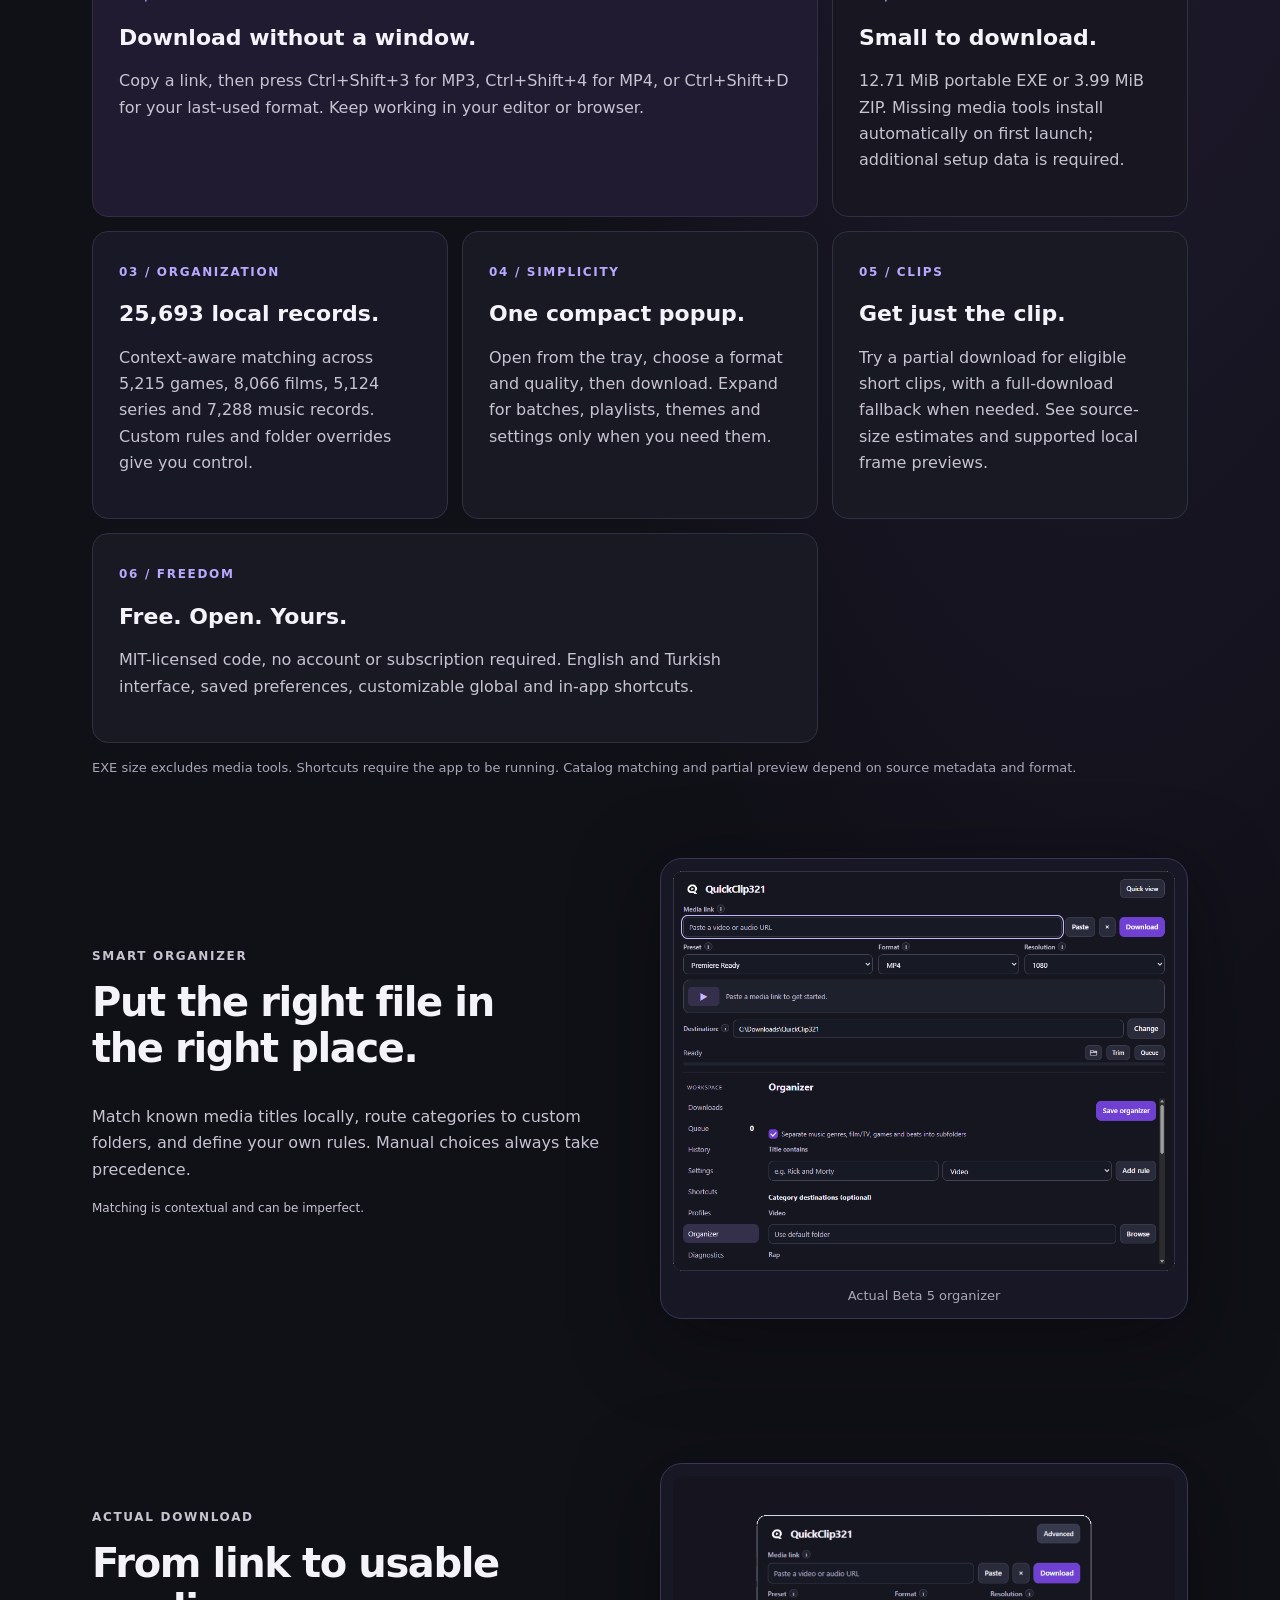
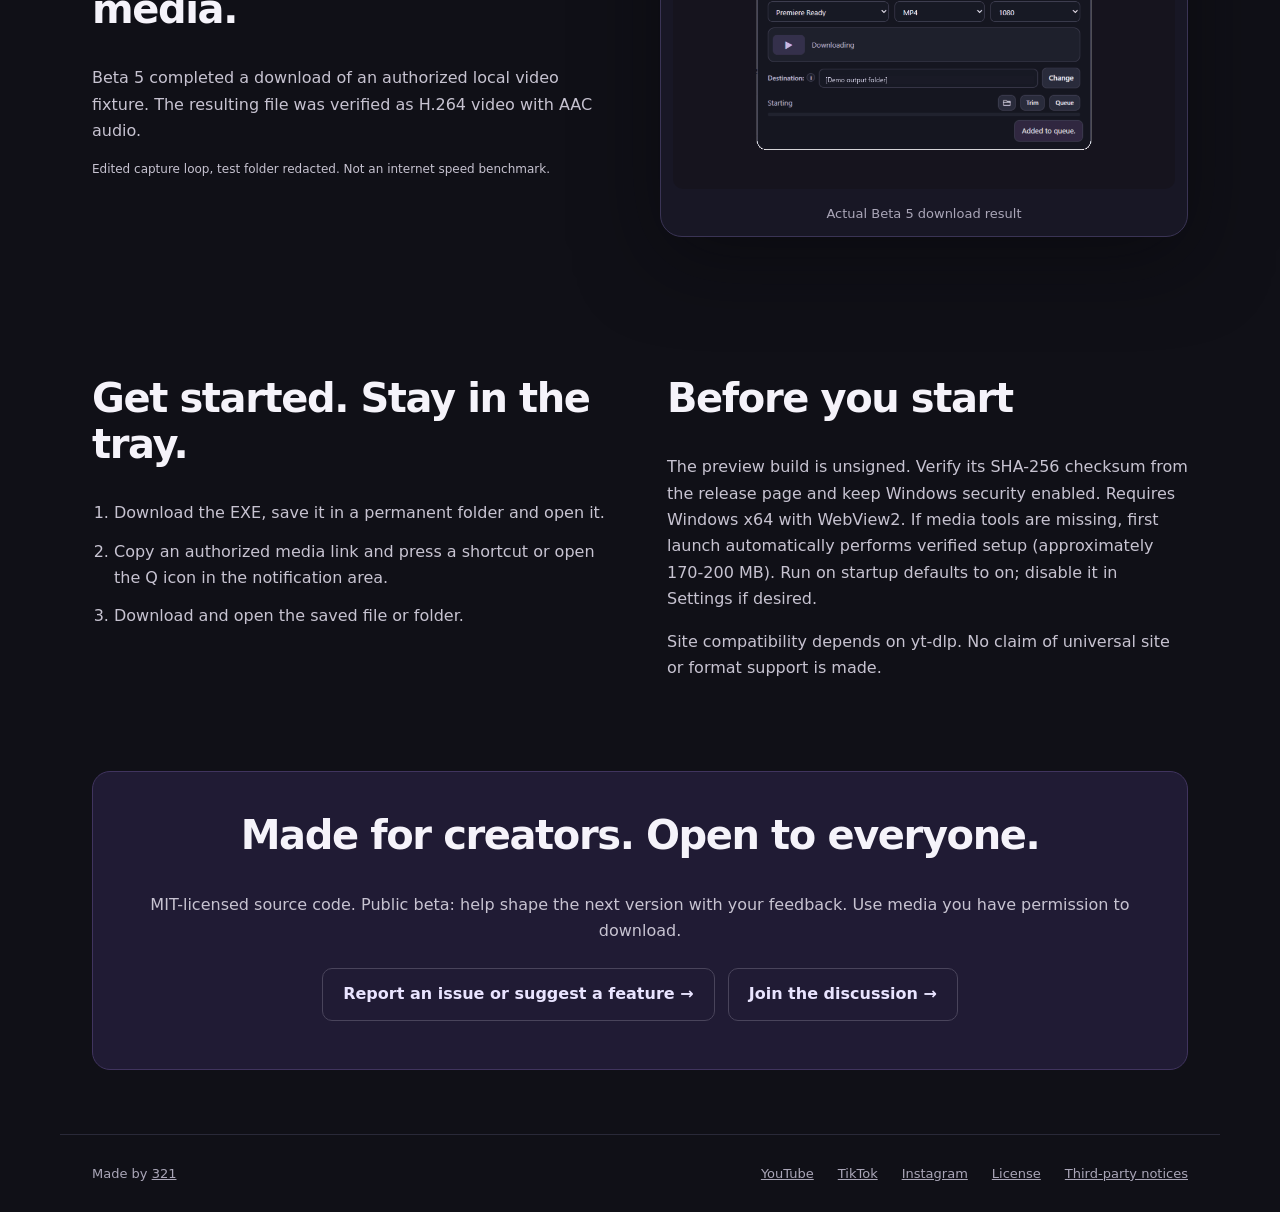
==== commit 1994cce9: "Publish Beta 6 download links and signed channel documentation" ====
--- a/docs/index.html
+++ b/docs/index.html
@@ -3,7 +3,7 @@
 <head>
 <meta charset="utf-8">
 <meta name="viewport" content="width=device-width,initial-scale=1">
-<meta name="description" content="QuickClip321: a 12.63 MB open-source Windows tray downloader with global shortcuts and 25,693 local organizer records.">
+<meta name="description" content="QuickClip321: a 12.71 MiB open-source Windows tray downloader with global shortcuts and 25,693 local organizer records.">
 <meta name="theme-color" content="#111118">
 <title>QuickClip321 — Free Windows Video &amp; Audio Downloader</title>
 <link rel="canonical" href="https://tuna321.github.io/QuickClip321/">
@@ -24,13 +24,13 @@
 <p class="eyebrow">FREE / OPEN SOURCE / WINDOWS</p>
 <h1>Copy a link.<br>Hit a shortcut.<br><span class="accent">Keep creating.</span></h1>
 <p class="lead">Download video and audio without leaving your workflow. Copy a link, press a global shortcut or click the Q icon in your Windows system tray.</p>
-<div class="actions"><a class="primary download" href="https://github.com/Tuna321/QuickClip321/releases/download/v3.0.0-beta.5/QuickClip321-3.0.0-beta.5-win-x64.exe"><img src="download-button.png" alt="Download for Windows x64" width="288" height="54"></a><a class="secondary" href="https://github.com/Tuna321/QuickClip321/releases/tag/v3.0.0-beta.5">Release notes &rarr;</a></div>
-<p class="fine">Windows x64 / V3 beta.5 / Unsigned portable EXE / 12.63 MB</p>
+<div class="actions"><a class="primary download" href="https://github.com/Tuna321/QuickClip321/releases/download/v3.0.0-beta.6/QuickClip321-3.0.0-beta.6-win-x64.exe"><img src="download-button.png" alt="Download for Windows x64" width="288" height="54"></a><a class="secondary" href="https://github.com/Tuna321/QuickClip321/releases/tag/v3.0.0-beta.6">Release notes &rarr;</a><a class="secondary" href="https://github.com/Tuna321/QuickClip321/releases/tag/v3.0.0-beta.6.nightly.3">Nightly</a></div>
+<p class="fine">Windows x64 / V3 beta.6 / Signed updater manifest / 12.71 MiB</p>
 </div>
 <figure><img src="quick-view.png" alt="QuickClip321 tray popup with media link, presets, destination and download controls" width="600" loading="eager"><figcaption>Actual published Beta 5 quick view</figcaption></figure>
 </section>
 <section class="stats" aria-label="Product at a glance">
-<div><strong>12.63 MB</strong><span>Portable EXE</span></div><div><strong>25,693</strong><span>Local catalog records</span></div><div><strong>8</strong><span>Customizable shortcuts</span></div><div><strong>MIT</strong><span>Free &amp; open source</span></div>
+<div><strong>12.71 MiB</strong><span>Portable EXE</span></div><div><strong>25,693</strong><span>Local catalog records</span></div><div><strong>8</strong><span>Customizable shortcuts</span></div><div><strong>MIT</strong><span>Free &amp; open source</span></div>
 </section>
 <section class="proof" aria-labelledby="demo">
 <div><p class="eyebrow">REAL WINDOWS APP</p><h2 id="demo">Small by default. Powerful when you need it.</h2><p>The same app switches from the tray popup to an advanced workspace for queues, shortcuts, profiles and organization.</p><div class="keylines" aria-label="Default global shortcuts"><div><kbd>Ctrl</kbd> + <kbd>Shift</kbd> + <kbd>3</kbd><strong>MP3</strong></div><div><kbd>Ctrl</kbd> + <kbd>Shift</kbd> + <kbd>4</kbd><strong>MP4</strong></div><div><kbd>Ctrl</kbd> + <kbd>Shift</kbd> + <kbd>D</kbd><strong>Last format</strong></div></div><p class="fine">Customizable shortcuts; app must be running. Actual published Beta 5 interface.</p></div>
@@ -40,7 +40,7 @@
 <h2 id="features">More workflow. Less friction.</h2>
 <div class="grid">
 <article><span class="num">01 / KEYBOARD</span><h3>Download without a window.</h3><p>Copy a link, then press Ctrl+Shift+3 for MP3, Ctrl+Shift+4 for MP4, or Ctrl+Shift+D for your last-used format. Keep working in your editor or browser.</p></article>
-<article><span class="num">02 / SIZE</span><h3>Small to download.</h3><p>12.63 MB portable EXE or 3.93 MB ZIP. Missing media tools install automatically on first launch; additional setup data is required.</p></article>
+<article><span class="num">02 / SIZE</span><h3>Small to download.</h3><p>12.71 MiB portable EXE or 3.99 MiB ZIP. Missing media tools install automatically on first launch; additional setup data is required.</p></article>
 <article><span class="num">03 / ORGANIZATION</span><h3>25,693 local records.</h3><p>Context-aware matching across 5,215 games, 8,066 films, 5,124 series and 7,288 music records. Custom rules and folder overrides give you control.</p></article>
 <article><span class="num">04 / SIMPLICITY</span><h3>One compact popup.</h3><p>Open from the tray, choose a format and quality, then download. Expand for batches, playlists, themes and settings only when you need them.</p></article>
 <article><span class="num">05 / CLIPS</span><h3>Get just the clip.</h3><p>Try a partial download for eligible short clips, with a full-download fallback when needed. See source-size estimates and supported local frame previews.</p></article>
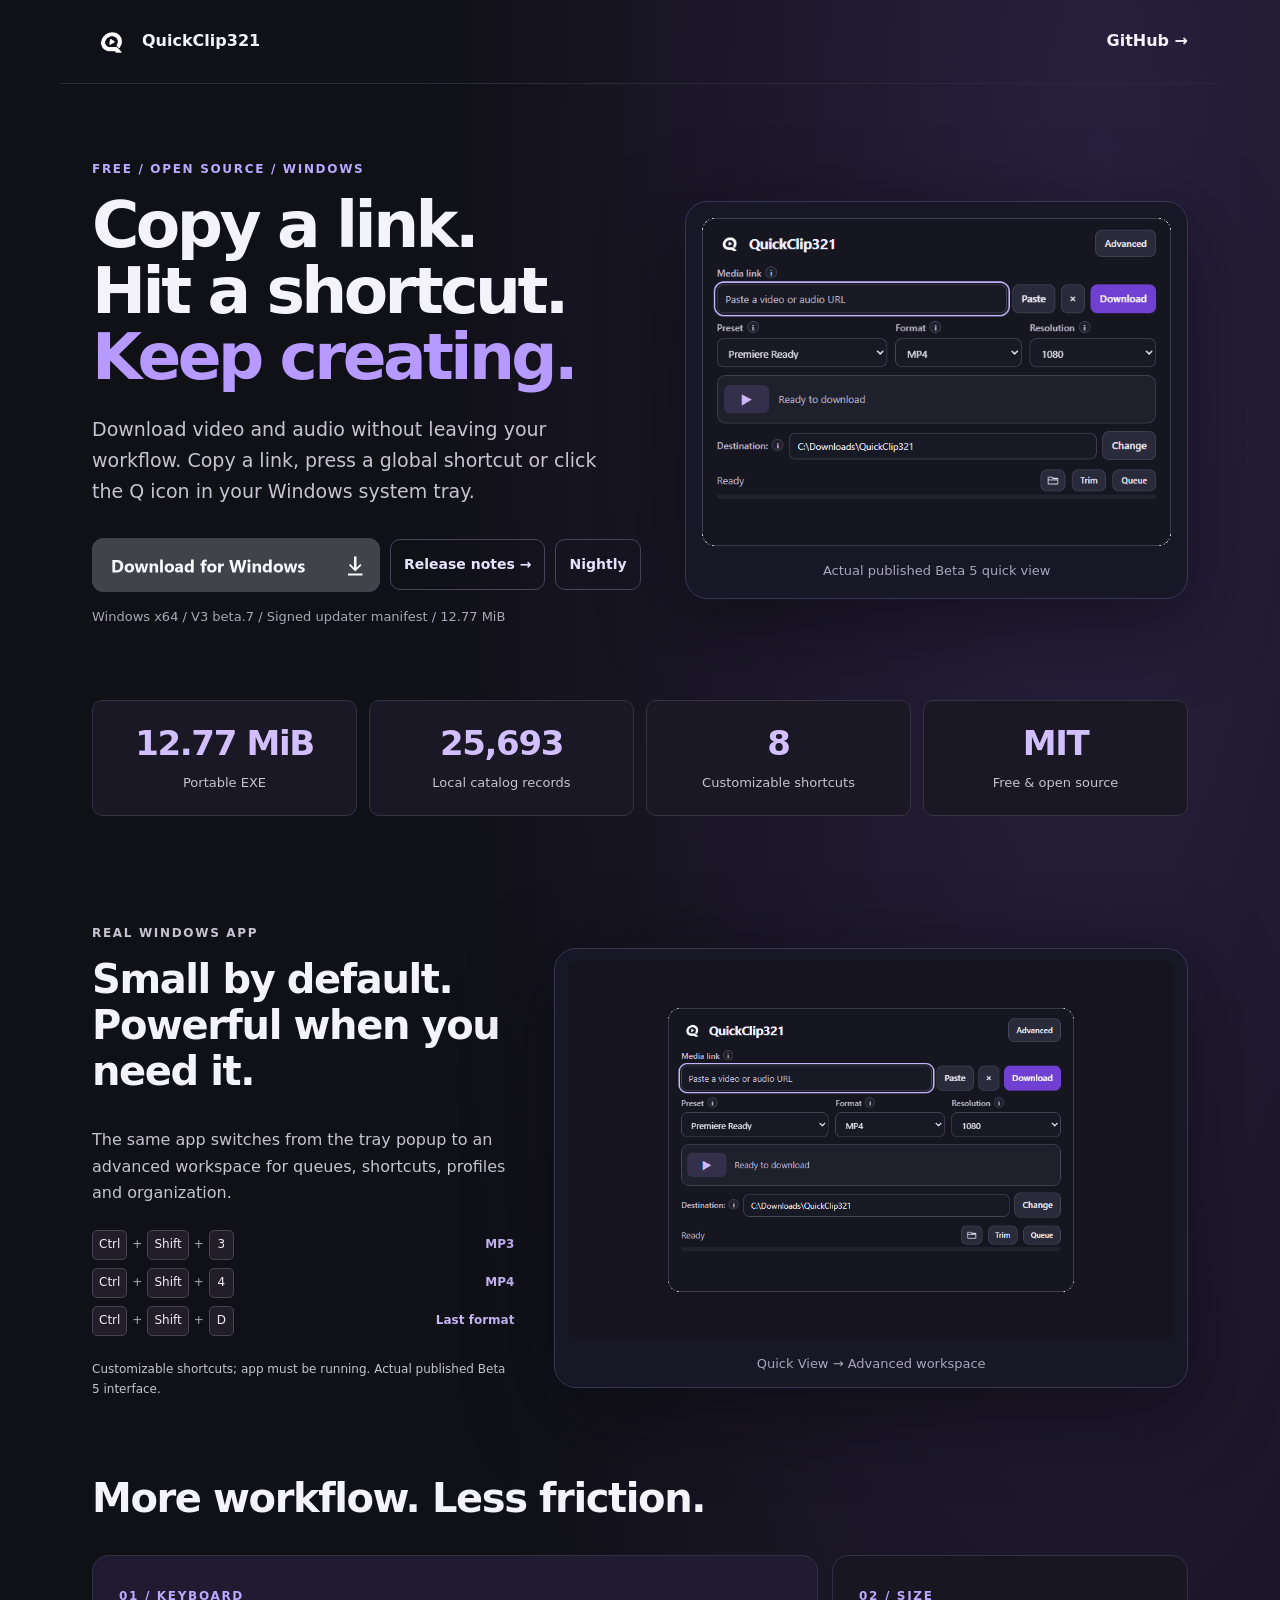
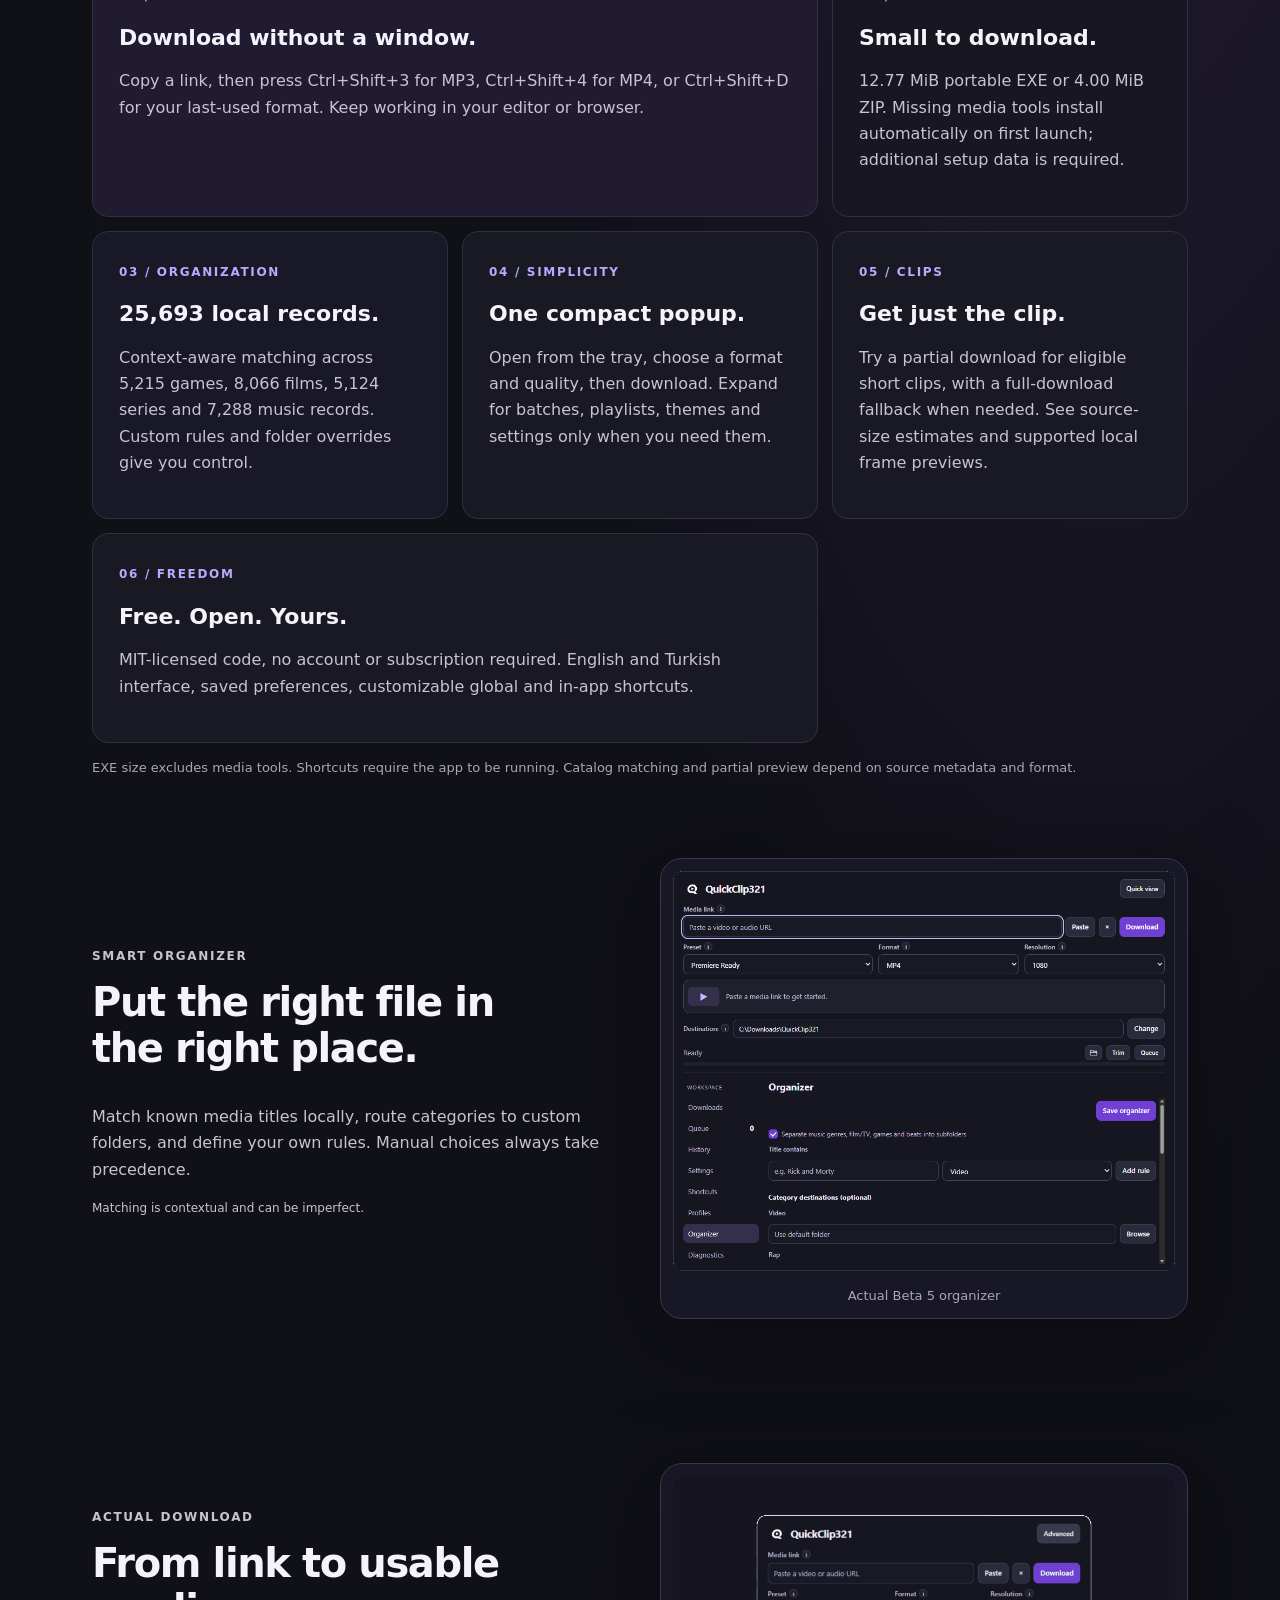
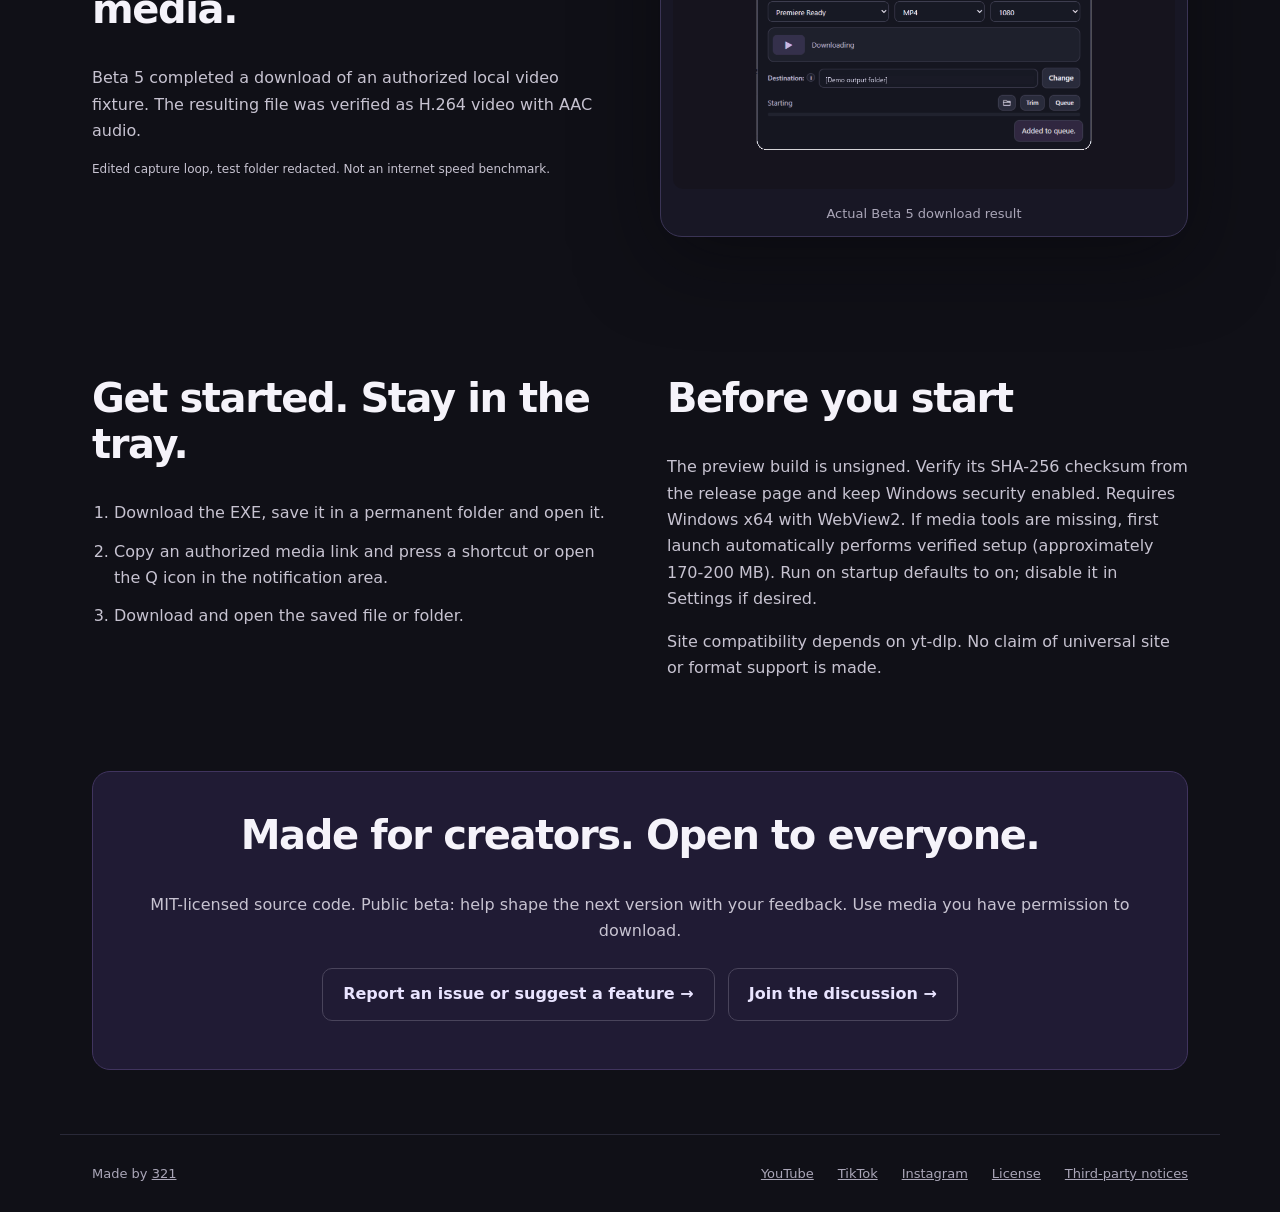
==== commit 3923e0ce: "Update public download links for Beta 7 and Nightly 1" ====
--- a/docs/index.html
+++ b/docs/index.html
@@ -3,7 +3,7 @@
 <head>
 <meta charset="utf-8">
 <meta name="viewport" content="width=device-width,initial-scale=1">
-<meta name="description" content="QuickClip321: a 12.71 MiB open-source Windows tray downloader with global shortcuts and 25,693 local organizer records.">
+<meta name="description" content="QuickClip321: a 12.77 MiB open-source Windows tray downloader with global shortcuts and 25,693 local organizer records.">
 <meta name="theme-color" content="#111118">
 <title>QuickClip321 — Free Windows Video &amp; Audio Downloader</title>
 <link rel="canonical" href="https://tuna321.github.io/QuickClip321/">
@@ -24,13 +24,13 @@
 <p class="eyebrow">FREE / OPEN SOURCE / WINDOWS</p>
 <h1>Copy a link.<br>Hit a shortcut.<br><span class="accent">Keep creating.</span></h1>
 <p class="lead">Download video and audio without leaving your workflow. Copy a link, press a global shortcut or click the Q icon in your Windows system tray.</p>
-<div class="actions"><a class="primary download" href="https://github.com/Tuna321/QuickClip321/releases/download/v3.0.0-beta.6/QuickClip321-3.0.0-beta.6-win-x64.exe"><img src="download-button.png" alt="Download for Windows x64" width="288" height="54"></a><a class="secondary" href="https://github.com/Tuna321/QuickClip321/releases/tag/v3.0.0-beta.6">Release notes &rarr;</a><a class="secondary" href="https://github.com/Tuna321/QuickClip321/releases/tag/v3.0.0-beta.6.nightly.3">Nightly</a></div>
-<p class="fine">Windows x64 / V3 beta.6 / Signed updater manifest / 12.71 MiB</p>
+<div class="actions"><a class="primary download" href="https://github.com/Tuna321/QuickClip321/releases/download/v3.0.0-beta.7/QuickClip321-3.0.0-beta.7-win-x64.exe"><img src="download-button.png" alt="Download for Windows x64" width="288" height="54"></a><a class="secondary" href="https://github.com/Tuna321/QuickClip321/releases/tag/v3.0.0-beta.7">Release notes &rarr;</a><a class="secondary" href="https://github.com/Tuna321/QuickClip321/releases/tag/v3.0.0-beta.7.nightly.1">Nightly</a></div>
+<p class="fine">Windows x64 / V3 beta.7 / Signed updater manifest / 12.77 MiB</p>
 </div>
 <figure><img src="quick-view.png" alt="QuickClip321 tray popup with media link, presets, destination and download controls" width="600" loading="eager"><figcaption>Actual published Beta 5 quick view</figcaption></figure>
 </section>
 <section class="stats" aria-label="Product at a glance">
-<div><strong>12.71 MiB</strong><span>Portable EXE</span></div><div><strong>25,693</strong><span>Local catalog records</span></div><div><strong>8</strong><span>Customizable shortcuts</span></div><div><strong>MIT</strong><span>Free &amp; open source</span></div>
+<div><strong>12.77 MiB</strong><span>Portable EXE</span></div><div><strong>25,693</strong><span>Local catalog records</span></div><div><strong>8</strong><span>Customizable shortcuts</span></div><div><strong>MIT</strong><span>Free &amp; open source</span></div>
 </section>
 <section class="proof" aria-labelledby="demo">
 <div><p class="eyebrow">REAL WINDOWS APP</p><h2 id="demo">Small by default. Powerful when you need it.</h2><p>The same app switches from the tray popup to an advanced workspace for queues, shortcuts, profiles and organization.</p><div class="keylines" aria-label="Default global shortcuts"><div><kbd>Ctrl</kbd> + <kbd>Shift</kbd> + <kbd>3</kbd><strong>MP3</strong></div><div><kbd>Ctrl</kbd> + <kbd>Shift</kbd> + <kbd>4</kbd><strong>MP4</strong></div><div><kbd>Ctrl</kbd> + <kbd>Shift</kbd> + <kbd>D</kbd><strong>Last format</strong></div></div><p class="fine">Customizable shortcuts; app must be running. Actual published Beta 5 interface.</p></div>
@@ -40,7 +40,7 @@
 <h2 id="features">More workflow. Less friction.</h2>
 <div class="grid">
 <article><span class="num">01 / KEYBOARD</span><h3>Download without a window.</h3><p>Copy a link, then press Ctrl+Shift+3 for MP3, Ctrl+Shift+4 for MP4, or Ctrl+Shift+D for your last-used format. Keep working in your editor or browser.</p></article>
-<article><span class="num">02 / SIZE</span><h3>Small to download.</h3><p>12.71 MiB portable EXE or 3.99 MiB ZIP. Missing media tools install automatically on first launch; additional setup data is required.</p></article>
+<article><span class="num">02 / SIZE</span><h3>Small to download.</h3><p>12.77 MiB portable EXE or 4.00 MiB ZIP. Missing media tools install automatically on first launch; additional setup data is required.</p></article>
 <article><span class="num">03 / ORGANIZATION</span><h3>25,693 local records.</h3><p>Context-aware matching across 5,215 games, 8,066 films, 5,124 series and 7,288 music records. Custom rules and folder overrides give you control.</p></article>
 <article><span class="num">04 / SIMPLICITY</span><h3>One compact popup.</h3><p>Open from the tray, choose a format and quality, then download. Expand for batches, playlists, themes and settings only when you need them.</p></article>
 <article><span class="num">05 / CLIPS</span><h3>Get just the clip.</h3><p>Try a partial download for eligible short clips, with a full-download fallback when needed. See source-size estimates and supported local frame previews.</p></article>
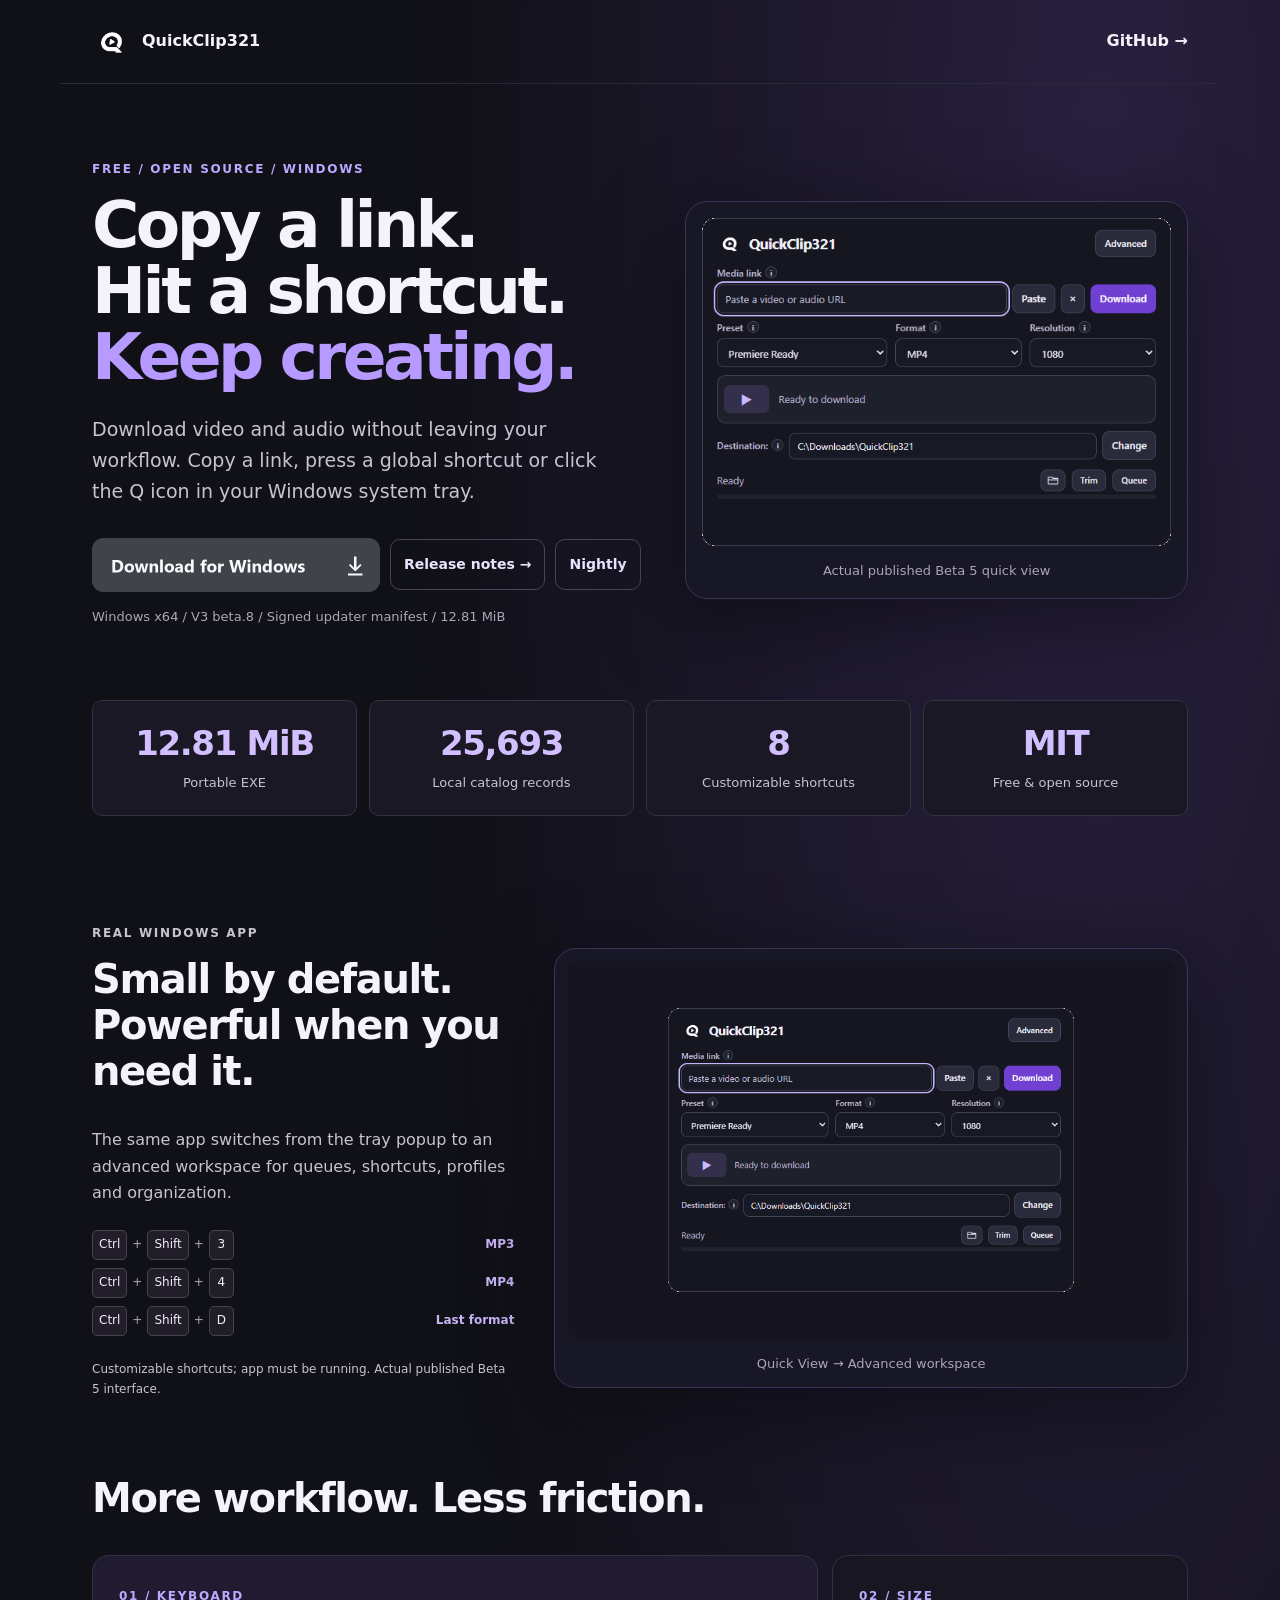
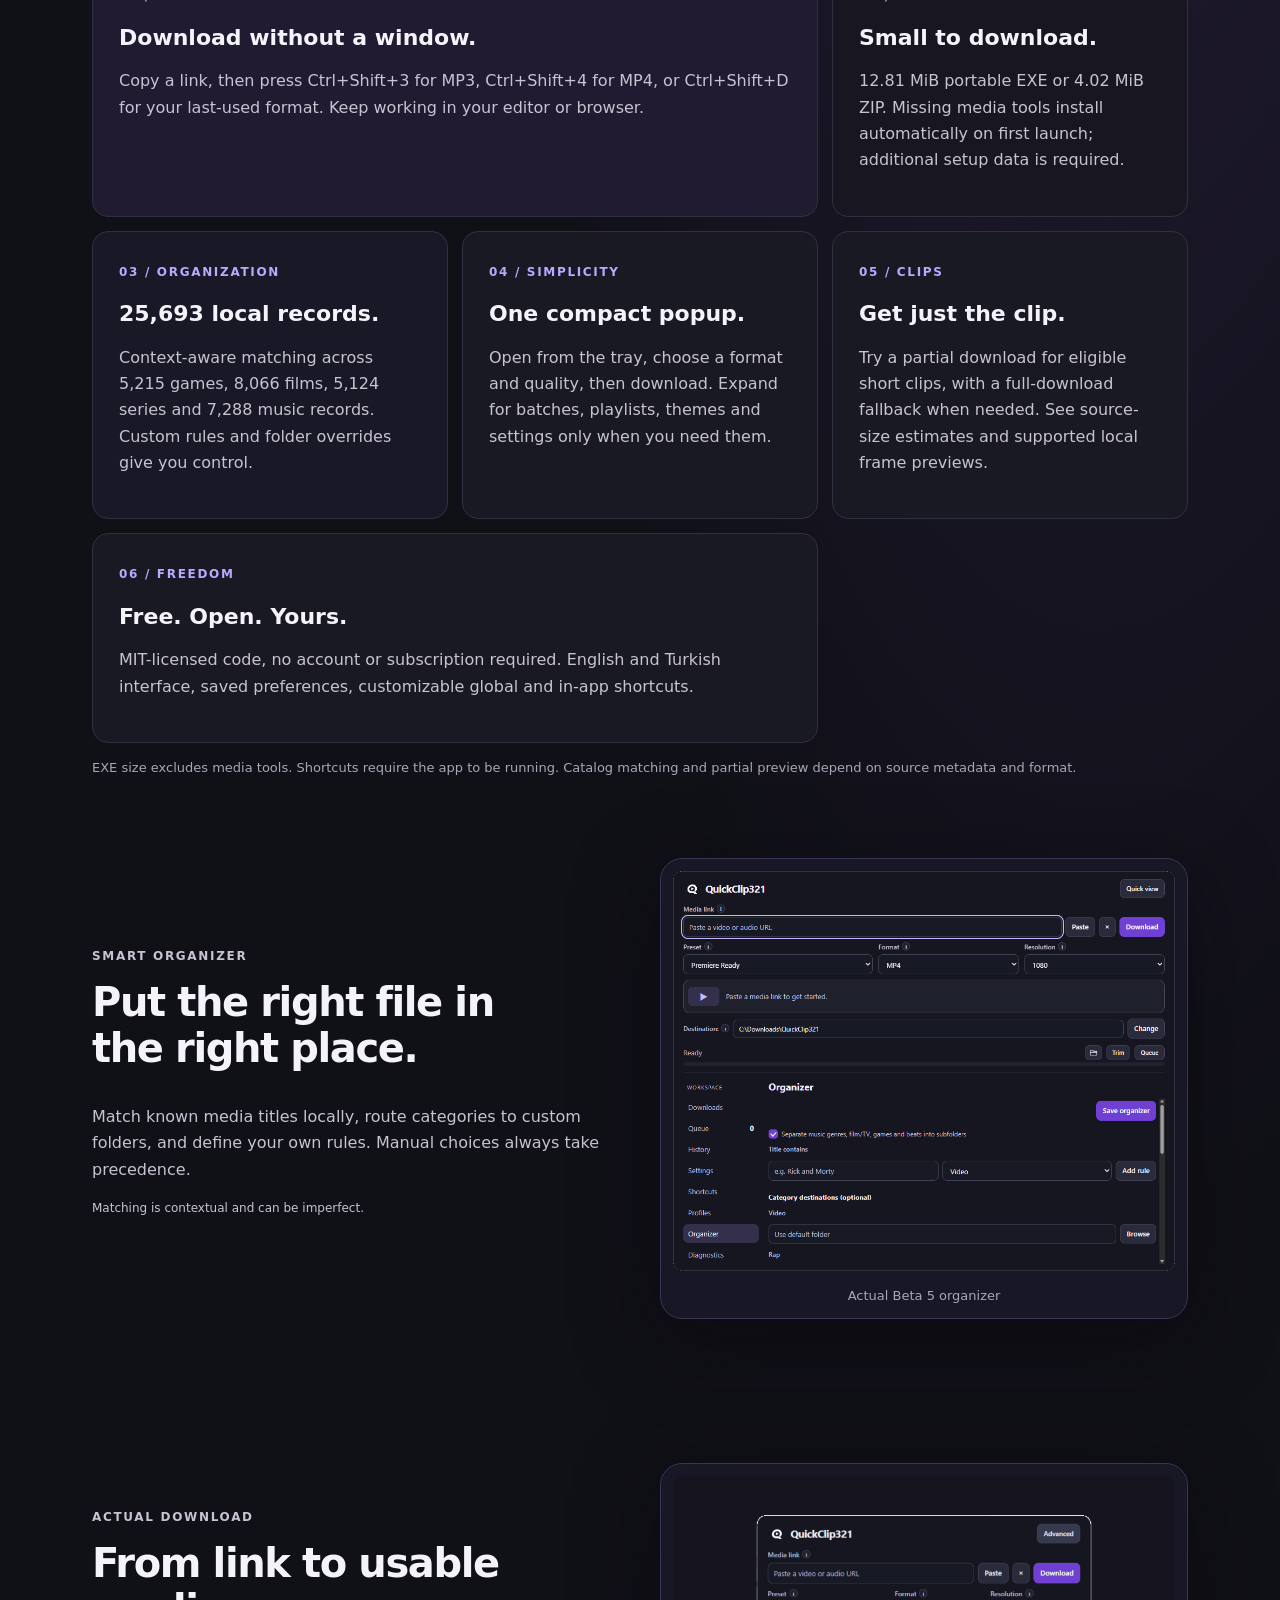
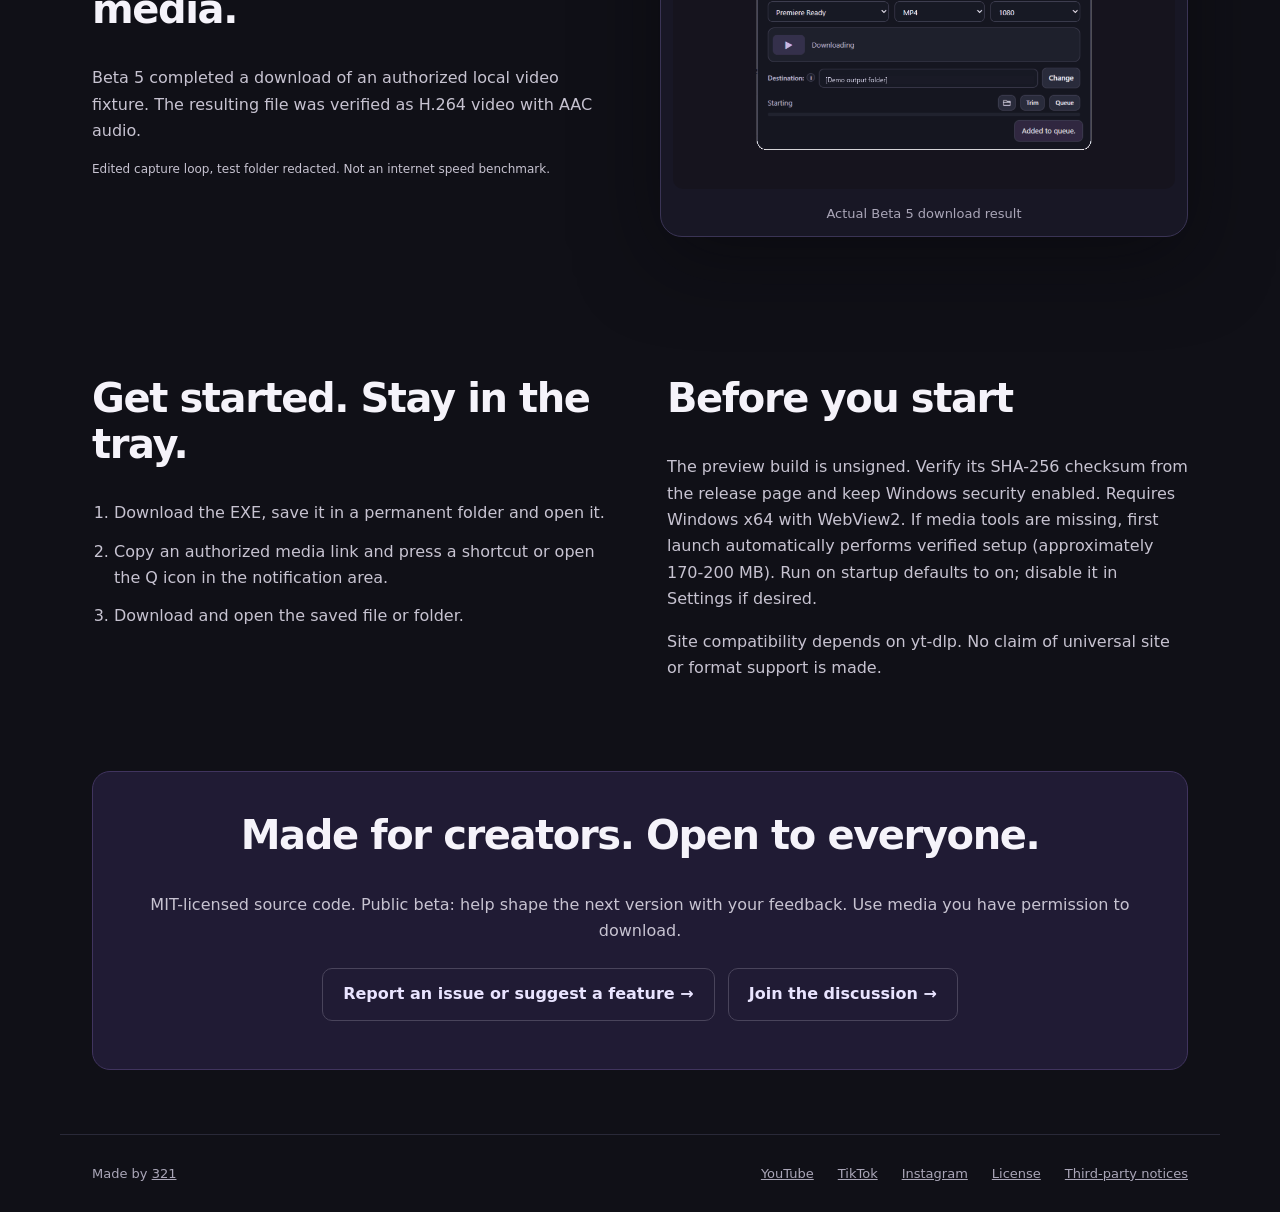
==== commit f6f72364: "Publish Beta 8 download links and release notes" ====
--- a/docs/index.html
+++ b/docs/index.html
@@ -3,7 +3,7 @@
 <head>
 <meta charset="utf-8">
 <meta name="viewport" content="width=device-width,initial-scale=1">
-<meta name="description" content="QuickClip321: a 12.77 MiB open-source Windows tray downloader with global shortcuts and 25,693 local organizer records.">
+<meta name="description" content="QuickClip321: a 12.81 MiB open-source Windows tray downloader with global shortcuts and 25,693 local organizer records.">
 <meta name="theme-color" content="#111118">
 <title>QuickClip321 — Free Windows Video &amp; Audio Downloader</title>
 <link rel="canonical" href="https://tuna321.github.io/QuickClip321/">
@@ -24,13 +24,13 @@
 <p class="eyebrow">FREE / OPEN SOURCE / WINDOWS</p>
 <h1>Copy a link.<br>Hit a shortcut.<br><span class="accent">Keep creating.</span></h1>
 <p class="lead">Download video and audio without leaving your workflow. Copy a link, press a global shortcut or click the Q icon in your Windows system tray.</p>
-<div class="actions"><a class="primary download" href="https://github.com/Tuna321/QuickClip321/releases/download/v3.0.0-beta.7/QuickClip321-3.0.0-beta.7-win-x64.exe"><img src="download-button.png" alt="Download for Windows x64" width="288" height="54"></a><a class="secondary" href="https://github.com/Tuna321/QuickClip321/releases/tag/v3.0.0-beta.7">Release notes &rarr;</a><a class="secondary" href="https://github.com/Tuna321/QuickClip321/releases/tag/v3.0.0-beta.7.nightly.1">Nightly</a></div>
-<p class="fine">Windows x64 / V3 beta.7 / Signed updater manifest / 12.77 MiB</p>
+<div class="actions"><a class="primary download" href="https://github.com/Tuna321/QuickClip321/releases/download/v3.0.0-beta.8/QuickClip321-3.0.0-beta.8-win-x64.exe"><img src="download-button.png" alt="Download for Windows x64" width="288" height="54"></a><a class="secondary" href="https://github.com/Tuna321/QuickClip321/releases/tag/v3.0.0-beta.8">Release notes &rarr;</a><a class="secondary" href="https://github.com/Tuna321/QuickClip321/releases/tag/v3.0.0-beta.8.nightly.1">Nightly</a></div>
+<p class="fine">Windows x64 / V3 beta.8 / Signed updater manifest / 12.81 MiB</p>
 </div>
 <figure><img src="quick-view.png" alt="QuickClip321 tray popup with media link, presets, destination and download controls" width="600" loading="eager"><figcaption>Actual published Beta 5 quick view</figcaption></figure>
 </section>
 <section class="stats" aria-label="Product at a glance">
-<div><strong>12.77 MiB</strong><span>Portable EXE</span></div><div><strong>25,693</strong><span>Local catalog records</span></div><div><strong>8</strong><span>Customizable shortcuts</span></div><div><strong>MIT</strong><span>Free &amp; open source</span></div>
+<div><strong>12.81 MiB</strong><span>Portable EXE</span></div><div><strong>25,693</strong><span>Local catalog records</span></div><div><strong>8</strong><span>Customizable shortcuts</span></div><div><strong>MIT</strong><span>Free &amp; open source</span></div>
 </section>
 <section class="proof" aria-labelledby="demo">
 <div><p class="eyebrow">REAL WINDOWS APP</p><h2 id="demo">Small by default. Powerful when you need it.</h2><p>The same app switches from the tray popup to an advanced workspace for queues, shortcuts, profiles and organization.</p><div class="keylines" aria-label="Default global shortcuts"><div><kbd>Ctrl</kbd> + <kbd>Shift</kbd> + <kbd>3</kbd><strong>MP3</strong></div><div><kbd>Ctrl</kbd> + <kbd>Shift</kbd> + <kbd>4</kbd><strong>MP4</strong></div><div><kbd>Ctrl</kbd> + <kbd>Shift</kbd> + <kbd>D</kbd><strong>Last format</strong></div></div><p class="fine">Customizable shortcuts; app must be running. Actual published Beta 5 interface.</p></div>
@@ -40,7 +40,7 @@
 <h2 id="features">More workflow. Less friction.</h2>
 <div class="grid">
 <article><span class="num">01 / KEYBOARD</span><h3>Download without a window.</h3><p>Copy a link, then press Ctrl+Shift+3 for MP3, Ctrl+Shift+4 for MP4, or Ctrl+Shift+D for your last-used format. Keep working in your editor or browser.</p></article>
-<article><span class="num">02 / SIZE</span><h3>Small to download.</h3><p>12.77 MiB portable EXE or 4.00 MiB ZIP. Missing media tools install automatically on first launch; additional setup data is required.</p></article>
+<article><span class="num">02 / SIZE</span><h3>Small to download.</h3><p>12.81 MiB portable EXE or 4.02 MiB ZIP. Missing media tools install automatically on first launch; additional setup data is required.</p></article>
 <article><span class="num">03 / ORGANIZATION</span><h3>25,693 local records.</h3><p>Context-aware matching across 5,215 games, 8,066 films, 5,124 series and 7,288 music records. Custom rules and folder overrides give you control.</p></article>
 <article><span class="num">04 / SIMPLICITY</span><h3>One compact popup.</h3><p>Open from the tray, choose a format and quality, then download. Expand for batches, playlists, themes and settings only when you need them.</p></article>
 <article><span class="num">05 / CLIPS</span><h3>Get just the clip.</h3><p>Try a partial download for eligible short clips, with a full-download fallback when needed. See source-size estimates and supported local frame previews.</p></article>
